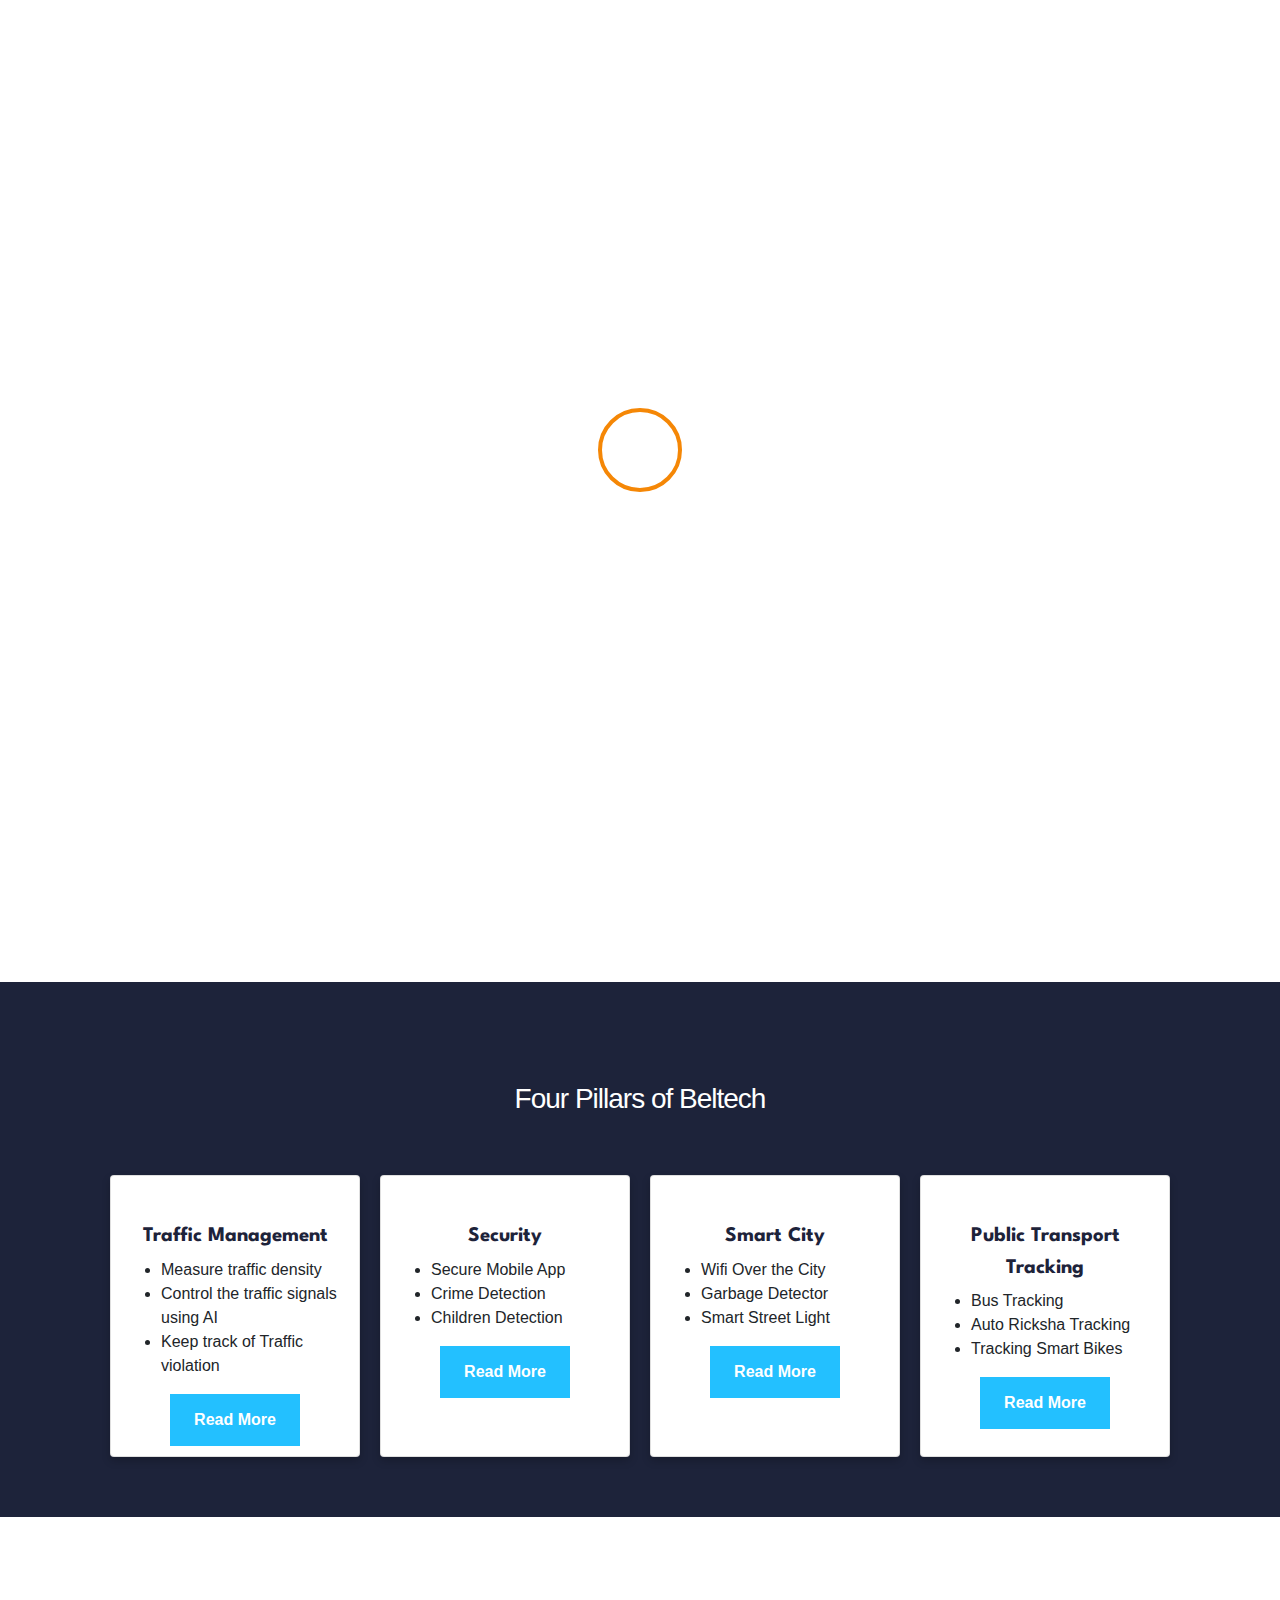
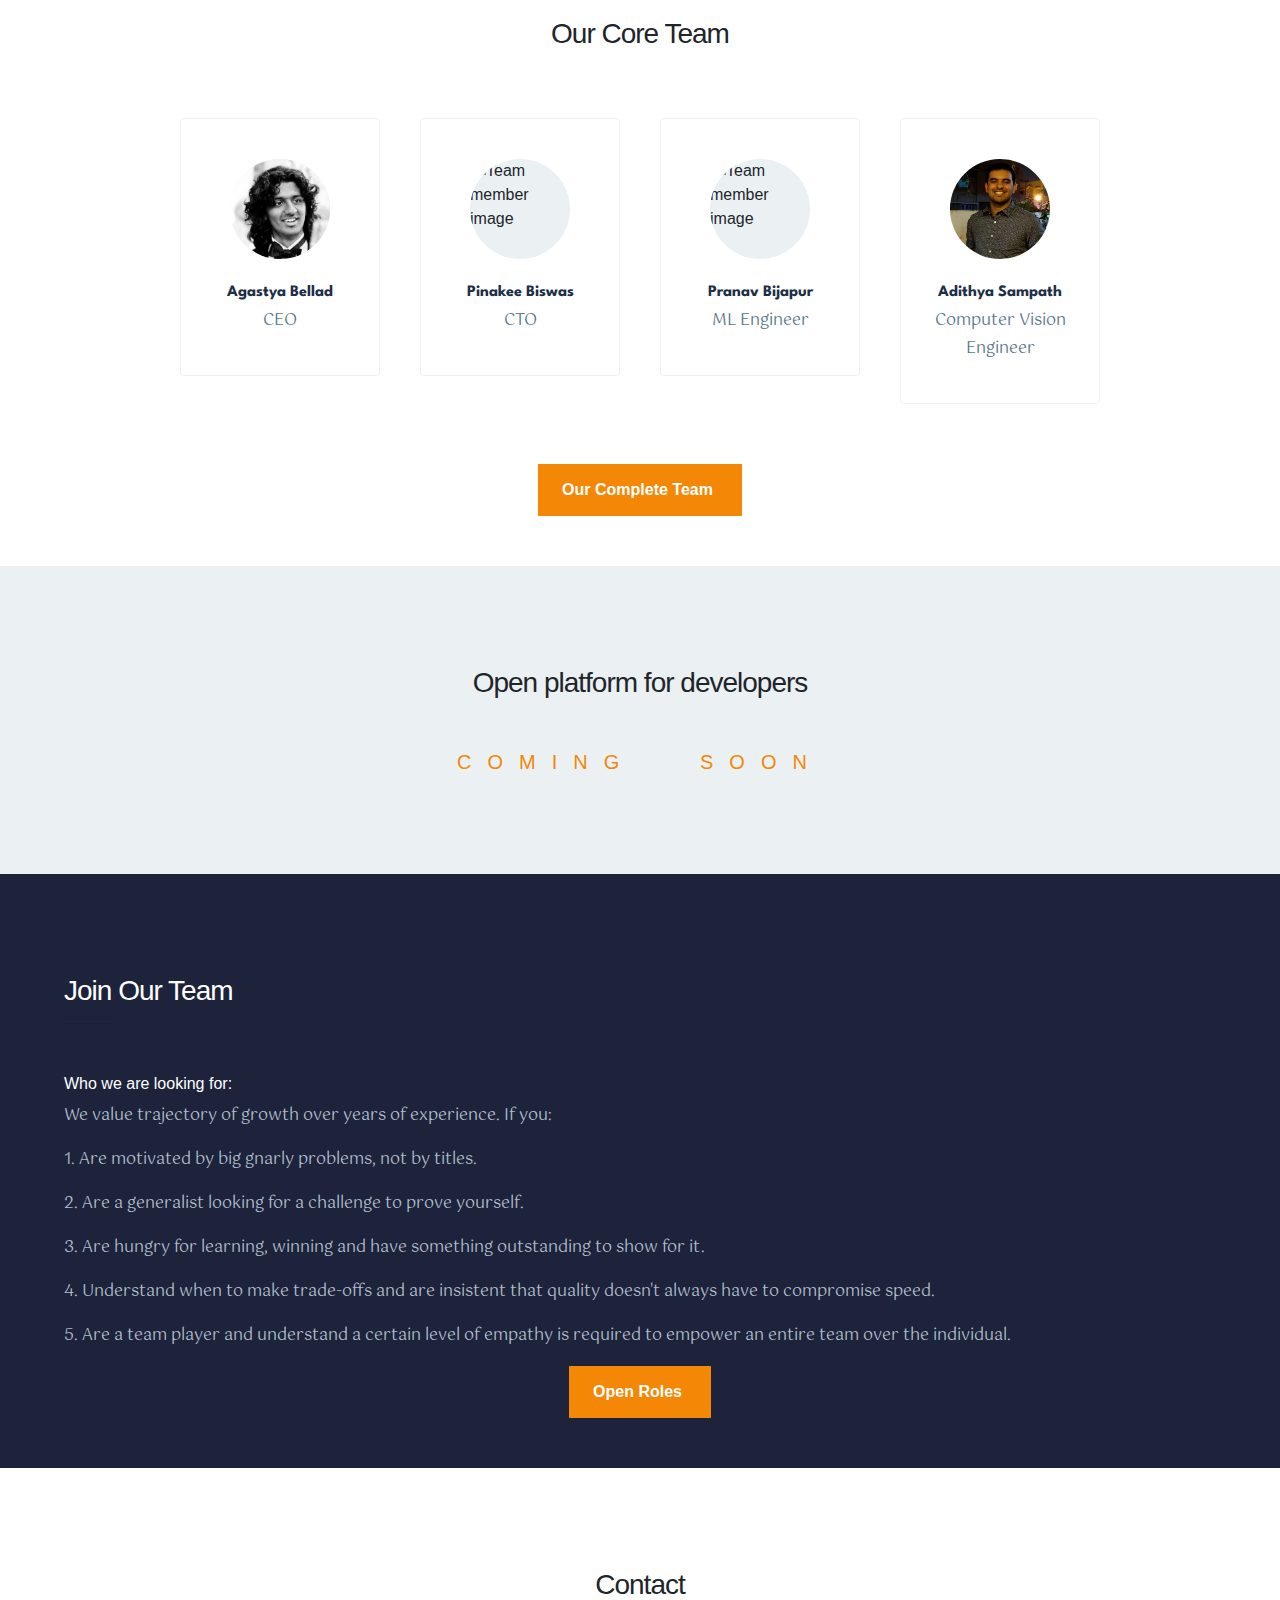
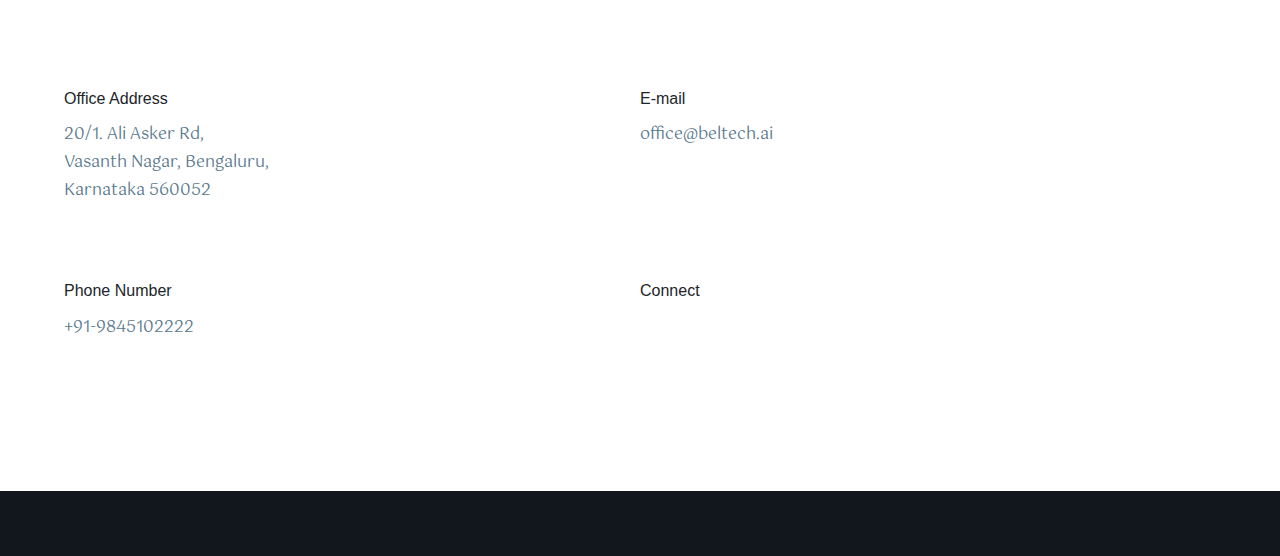
==== index.html @ 728092a4 "29/01/21 commit" ====
<!DOCTYPE html>
<html>

<head>
  <title>Beltech</title>
  <link rel="stylesheet" type="text/css" href="css/style.css" />
  <link href="//maxcdn.bootstrapcdn.com/bootstrap/4.0.0/css/bootstrap.min.css" rel="stylesheet" id="bootstrap-css">
  <link rel="stylesheet" href="https://use.fontawesome.com/releases/v5.1.0/css/all.css"
    integrity="sha384-lKuwvrZot6UHsBSfcMvOkWwlCMgc0TaWr+30HWe3a4ltaBwTZhyTEggF5tJv8tbt" crossorigin="anonymous" />
  <link href="https://fonts.googleapis.com/css2?family=Gotu&family=Spartan:wght@400;500;600;700;800&display=swap"
    rel="stylesheet" />
  <link rel="apple-touch-icon" sizes="180x180" href="./img/apple-touch-icon.png" />
  <link rel="icon" type="image/png" sizes="32x32" href="./img/favicon-32x32.png" />
  <link rel="icon" type="image/png" sizes="16x16" href="./img/favicon-16x16.png" />
  <link rel="manifest" href="./img/site.webmanifest" />
  <meta name="viewport" content="width=device-width, initial-scale=1.0" />
</head>

<body>
  <div class="loader">
    <svg height="100" width="100" viewBox="0 0 100 100" class="trans">
      <circle r="40" cx="50%" cy="50%" fill="none" stroke-width="5" stroke="rgba(0,0,0,0)" class="base"></circle>
      <circle r="40" cx="50%" cy="50%" fill="none" stroke-width="4" class="filler"></circle>
    </svg>
  </div>
  <header aria-label="home"></header>
  <nav></nav>
  <section class="intro add-space-bottom home-bg">
    <div class="content-home">
      <h1 class="light-color center padding-lr2">Building a Smarter India</h1>
      <p class="secondary-color center">
        by integrating public infrastructure with AI and IoT
      </p>
      <div class="button-wrapper">
        <a href="#product"><button>View Our Product</button></a>
        <a href="#careers"><button class="color">
            Join the Team <i class="fas fa-user-friends"></i></button></a>
      </div>
    </div>
  </section>
  <section id="about">
    <div class="content-lg">
      <div class="info-wrapper">
        <div class="content-about">
          <h3>About Us</h3>
          <hr />
          <p>
            Beltech's vision is to make urban and rural infrastructure smarter, in
            order to facilitate faster, easier, and transparent governance. We
            will achieve this using state of the art AI and integrating it with
            the public infrastructure.
          </p>
        </div>
        <div class="content-about">
          <iframe
             src="https://www.youtube.com/embed/tgbNymZ7vqY">
          </iframe>
        </div>
      </div>
    </div>
  </section>
  <section id="product" class="dark dark-color fix-space-bottom fix-space-top">
    <h3 class="center margins-xl">Four Pillars of Beltech</h3>
    <div class="content-lg">
      <div class="info-wrapper">
        <div class="card info-tile">
          <div class="infographic"><span class="iconify" data-icon="fa-solid:traffic-light" data-inline="false"></span>
          </div>
          <div class="title">Traffic Management</div>
          <ul>
            <li>Measure traffic density</li>
            <li>Control the traffic signals using AI</li>
            <li>Keep track of Traffic violation</li>
          </ul>
          <div class="button-wrapper">
            <a href="product1"><button>Read More</button></a>
          </div>
        </div>
        <div class="card info-tile">
          <div class="infographic"><i class="fas fa-user-shield"></i></div>
          <div class="title">Security</div>
          <ul>
            <li>Secure Mobile App</li>
            <li>Crime Detection</li>
            <li>Children Detection</li>
          </ul>
          <div class="button-wrapper">
            <a href="product2"><button>Read More</button></a>
          </div>
        </div>
        <div class="card info-tile">
          <div class="infographic"><span class="iconify" data-icon="emojione-monotone:cityscape"
              data-inline="false"></span></div>
          <div class="title">Smart City</div>
          <ul>
            <li>Wifi Over the City</li>
            <li>Garbage Detector</li>
            <li>Smart Street Light</li>
          </ul>
          <div class="button-wrapper">
            <a href="product3"><button>Read More</button></a>
          </div>
        </div>
        <div class="card info-tile">
          <div class="infographic"><i class="fas fa-bus"></i></div>
          <div class="title">Public Transport Tracking</div>
          <ul>
            <li>Bus Tracking</li>
            <li>Auto Ricksha Tracking</li>
            <li>Tracking Smart Bikes</li>
          </ul>
          <div class="button-wrapper">
            <a href="product4"><button>Read More</button></a>
          </div>
        </div>
      </div>
    </div>
  </section>
  <section id="team" class="fix-space-bottom">
    <h3 class="center">Our Core Team</h3>
    <div class="content-lg">
      <div class="team-wrapper">
        <div class="team-member" aria-label="${index}">
          <div class="photo"><img src="./team/Agastya.png" alt="Team member image" /></div>
          <p class="lg">Agastya Bellad</p>
          <p>CEO</p>
        </div>
        <div class="team-member" aria-label="${index}">
          <div class="photo"><img src="./team/Pinakee.jpeg" alt="Team member image" /></div>
          <p class="lg">Pinakee Biswas</p>
          <p>CTO</p>
        </div>
        <div class="team-member" aria-label="${index}">
          <div class="photo"><img src="./team/Pranav.jpg" alt="Team member image" /></div>
          <p class="lg">Pranav Bijapur</p>
          <p>ML Engineer</p>
        </div>
        <div class="team-member" aria-label="${index}">
          <div class="photo"><img src="./team/Adithya.png" alt="Team member image" /></div>
          <p class="lg">Adithya Sampath</p>
          <p>Computer Vision Engineer</p>
        </div>
      </div>
    </div>
    <div class="button-wrapper">
      <a href="team"><button class="color">
          Our Complete Team <i class="fas fa-user-friends"></i></button></a>
    </div>
  </section>
  <section id="product" class="grey fix-space-bottom fix-space-top">
    <h3 class="center margins-xl">Open platform for developers</h3>
    <h5 class="center margins-xl coming-soon">COMING &nbsp;&nbsp;SOON</h5>
  </section>
  <section id="careers" class="dark dark-color fix-space-bottom">
    <div class="content-lg">
      <h3>Join Our Team</h3>
      <hr class="bottom-margin" />
      <h6>Who we are looking for: </h6>
      <p>We value trajectory of growth over years of experience. If you:</p>
      <p>1. Are motivated by big gnarly problems, not by titles.</p>
      <p>2. Are a generalist looking for a challenge to prove yourself.</p>
      <p>
        3. Are hungry for learning, winning and have something outstanding to
        show for it.
      </p>
      <p>
        4. Understand when to make trade-offs and are insistent that quality
        doesn't always have to compromise speed.
      </p>
      <p>
        5. Are a team player and understand a certain level of empathy is
        required to empower an entire team over the individual.
      </p>
    </div>
    <div class="button-wrapper">
      <a href="careers"><button class="color">
          Open Roles<i class="fas fa-briefcase"></i></button></a>
    </div>
  </section>
  <section id="contact">
    <div class="content-lg">
      <h3 class="center">Contact</h3>
      <div class="contact-wrapper">
        <div class="details">
          <h6>Office Address</h6>
          <p>
            <span>20/1. Ali Asker Rd,</span>
            <span>Vasanth Nagar, Bengaluru,</span>
            <span>Karnataka 560052</span>
          </p>
        </div>
        <div class="details">
          <h6>E-mail</h6>
          <p>office@beltech.ai</p>
        </div>
        <div class="details">
          <h6>Phone Number</h6>
          <p>+91-9845102222</p>
        </div>
        <div class="details">
          <h6>Connect</h6>
          <p class="social-links">
            <a href="https://www.linkedin.com/company/beltechai/" target="_blank"><i class="fab fa-linkedin-in"></i></a>
            <a href="https://angel.co/company/beltech-3" target="_blank"><i class="fab fa-angellist"></i></a>
            <a href="https://www.facebook.com/beltech1/" target="_blank"><i class="fab fa-facebook-f"></i></a>
          </p>
        </div>
      </div>
    </div>
  </section>
  <footer></footer>
  <div class="black-screen close"></div>
  <div class="team-pop-up close"></div>
  <script src="https://code.jquery.com/jquery-3.4.1.min.js"
    integrity="sha256-CSXorXvZcTkaix6Yvo6HppcZGetbYMGWSFlBw8HfCJo=" crossorigin="anonymous"></script>
  <script src="https://code.iconify.design/1/1.0.7/iconify.min.js"></script>
  <script type="text/javascript" src="js/static.js"></script>
  <script type="text/javascript" src="js/main.js"></script>
  <script src="https://cdnjs.cloudflare.com/ajax/libs/jquery-csv/0.71/jquery.csv-0.71.min.js"></script>
  <script type="text/javascript" src="../js/team.js"></script>
</body>

</html>
---- css/style.css ----
/*Mixins and Essentials*/
::-webkit-scrollbar {
  width: 12px;
  height: 5px;
  background: white; }

::-webkit-scrollbar-thumb {
  height: 6px;
  border: 3px solid rgba(0, 0, 0, 0);
  background-clip: padding-box;
  -webkit-border-radius: 7px;
  background-color: rgba(0, 0, 0, 0.3); }

::-webkit-scrollbar-button {
  width: 0;
  height: 0;
  display: none; }

::-webkit-scrollbar-corner {
  background-color: transparent; }

::-moz-selection {
  background: #c4bdb188; }

::selection {
  background: #c4bdb188; }

/*Body*/
.loader {
  position: fixed;
  top: 0;
  left: 0;
  height: 100vh;
  width: 100vw;
  background: #fff;
  z-index: 999; }

@-webkit-keyframes path {
  0% {
    stroke-dasharray: 0, 251;
    stroke-dashoffset: 0; }
  50% {
    stroke-dasharray: 125, 125;
    stroke-dashoffset: -60; }
  100% {
    stroke-dasharray: 0, 255;
    stroke-dashoffset: -250; } }

@keyframes path {
  0% {
    stroke-dasharray: 0, 251;
    stroke-dashoffset: 0; }
  50% {
    stroke-dasharray: 125, 125;
    stroke-dashoffset: -60; }
  100% {
    stroke-dasharray: 0, 255;
    stroke-dashoffset: -250; } }

@-webkit-keyframes rotate {
  0% {
    -webkit-transform: translate(-50%, -50%) rotate(0deg);
    transform: translate(-50%, -50%) rotate(0deg); }
  100% {
    -webkit-transform: translate(-50%, -50%) rotate(360deg);
    transform: translate(-50%, -50%) rotate(360deg); } }

@keyframes rotate {
  0% {
    -webkit-transform: translate(-50%, -50%) rotate(0deg);
    transform: translate(-50%, -50%) rotate(0deg); }
  100% {
    -webkit-transform: translate(-50%, -50%) rotate(360deg);
    transform: translate(-50%, -50%) rotate(360deg); } }

.filler {
  stroke-dasharray: 0, 0;
  stroke-linecap: round;
  stroke-dashoffset: 0;
  -webkit-transition: stroke-dashoffset 1s linear;
  -o-transition: stroke-dashoffset 1s linear;
  transition: stroke-dashoffset 1s linear;
  stroke: #f58706;
  -webkit-animation: path 1s ease infinite;
  animation: path 1s ease infinite; }

.trans {
  position: absolute;
  top: 50%;
  left: 50%;
  -webkit-transform: translate(-50%, -50%) rotate(0deg);
  -ms-transform: translate(-50%, -50%) rotate(0deg);
  transform: translate(-50%, -50%) rotate(0deg);
  -webkit-animation: rotate 4s ease infinite;
  animation: rotate 4s ease infinite; }

body {
  margin: 0px;
  font-family: "Spartan", sans-serif;
  background-color: #fff;
  color: #1d2e47;
  font-size: 100%; }

a {
  color: inherit !important;
  text-decoration: none !important; }
iframe{
  width:100%;
}
/* header.force-white {
  background: #fff !important; } */

header {
  position: fixed;
  top: 0;
  left: 0;
  width: 100%;
  height: 100px;
  background: transparent;
  z-index: 1000;
  -webkit-transition: all 0.5s ease;
  -moz-transition: all 0.5s ease;
  -o-transition: all 0.5s ease;
  transition: all 0.5s ease; }
  header .content-lg {
    display: -webkit-box;
    display: -ms-flexbox;
    display: flex;
    -webkit-box-align: center;
    -ms-flex-align: center;
    align-items: center;
    -webkit-box-pack: justify;
    -ms-flex-pack: justify;
    justify-content: space-between;
    height: 100%; }
  header .logo {
    height: 80%;
    -webkit-transition: all 0.4s ease;
    -moz-transition: all 0.4s ease;
    -o-transition: all 0.4s ease;
    transition: all 0.4s ease; }
    header .logo img {
      position: relative;
      top: 50%;
      -webkit-transform: translate(0%, -50%);
      -ms-transform: translate(0%, -50%);
      transform: translate(0%, -50%);
      height: 50%;
      -webkit-transition: all 0.4s ease;
      -moz-transition: all 0.4s ease;
      -o-transition: all 0.4s ease;
      transition: all 0.4s ease; }
  header .links {
    display: -webkit-box;
    display: -ms-flexbox;
    display: flex;
    -webkit-box-align: center;
    -ms-flex-align: center;
    align-items: center;
    -webkit-box-pack: end;
    -ms-flex-pack: end;
    justify-content: flex-end;
    pointer-events: all; }
    header .links .link {
      position: relative;
      padding: 5px 0px;
      cursor: pointer;
      -webkit-transition: all 0.2s ease;
      -moz-transition: all 0.2s ease;
      -o-transition: all 0.2s ease;
      transition: all 0.2s ease; }
      header .links .link .title {
        position: relative;
        font-weight: 700;
        color: #ffffff;
        font-size: 0.8rem;
        padding: 3px 2px;
        margin: 0px 10px;
        padding-bottom: 4px;
        text-decoration: none;
        z-index: 1000; }
        header .links .link .title .fas {
          margin-left: 2px;
          -webkit-transform: scale(0.9);
          -ms-transform: scale(0.9);
          transform: scale(0.9); }
      header .links .link .title:before {
        content: "";
        position: absolute;
        top: 100%;
        left: 50%;
        height: 2px;
        width: 0%;
        background: #1d2e47;
        z-index: -1;
        -webkit-transform: translate(-50%, -50%);
        -ms-transform: translate(-50%, -50%);
        transform: translate(-50%, -50%);
        -webkit-transition: all 0.2s cubic-bezier(0.43, 0.13, 0.15, 0.99);
        -moz-transition: all 0.2s cubic-bezier(0.43, 0.13, 0.15, 0.99);
        -o-transition: all 0.2s cubic-bezier(0.43, 0.13, 0.15, 0.99);
        transition: all 0.2s cubic-bezier(0.43, 0.13, 0.15, 0.99); }
      header .links .link .menu {
        position: absolute;
        top: 100%;
        left: -2px;
        width: 150px;
        background: #1d2e47;
        padding: 4px 0px;
        border-radius: 2px;
        opacity: 0;
        pointer-events: none;
        -webkit-box-shadow: 0 0 5px rgba(0, 0, 0, 0.05);
        box-shadow: 0 0 5px rgba(0, 0, 0, 0.05);
        -webkit-transition: all 0.2s ease;
        -moz-transition: all 0.2s ease;
        -o-transition: all 0.2s ease;
        transition: all 0.2s ease; }
        header .links .link .menu .menu-item {
          color: rgba(0, 0, 0, 0.75);
          font-size: 0.7rem;
          font-weight: 600;
          padding: 10px;
          padding-bottom: 4px;
          -webkit-transition: all 0.2s ease;
          -moz-transition: all 0.2s ease;
          -o-transition: all 0.2s ease;
          transition: all 0.2s ease; }
        header .links .link .menu .menu-item:hover {
          background: rgba(0, 0, 0, 0.1); }
    header .links .link:hover > .title,
    header .links .link.current > .title,
    header .links .link:hover > a .title,
    header .links .link.current > a .title {
      color: #f58706; }
    header .links .link:hover > .menu {
      opacity: 1;
      pointer-events: all; }
    header .links .link:hover > .title:before,
    header .links .link.current .title:before,
    header .links .link:hover > a .title:before,
    header .links .link.current a .title:before {
      width: 100%;
      background-color: #f58706; }
  header .hamburger {
    display: none;
    position: relative;
    width: 25px;
    height: 100px;
    z-index: 1002;
    cursor: pointer;
    pointer-events: all; }
    header .hamburger .line-1 {
      position: absolute;
      top: calc(50% - 5px);
      left: 50%;
      width: 100%;
      height: 2px;
      -webkit-transform: translate(-50%, 0);
      -ms-transform: translate(-50%, 0);
      transform: translate(-50%, 0);
      background: #ffffff;
      -webkit-transition: all 0.25s cubic-bezier(0.43, 0.13, 0.15, 0.99);
      -moz-transition: all 0.25s cubic-bezier(0.43, 0.13, 0.15, 0.99);
      -o-transition: all 0.25s cubic-bezier(0.43, 0.13, 0.15, 0.99);
      transition: all 0.25s cubic-bezier(0.43, 0.13, 0.15, 0.99); }
    header .hamburger .line-2 {
      position: absolute;
      top: calc(50% + 5px);
      left: 50%;
      width: 100%;
      height: 2px;
      -webkit-transform: translate(-50%, 0);
      -ms-transform: translate(-50%, 0);
      transform: translate(-50%, 0);
      background: #ffffff;
      -webkit-transition: all 0.25s cubic-bezier(0.43, 0.13, 0.15, 0.99);
      -moz-transition: all 0.25s cubic-bezier(0.43, 0.13, 0.15, 0.99);
      -o-transition: all 0.25s cubic-bezier(0.43, 0.13, 0.15, 0.99);
      transition: all 0.25s cubic-bezier(0.43, 0.13, 0.15, 0.99); }
  header .hamburger.close .line-1 {
    -webkit-transform: translate(-50%, 5px) rotate(45deg);
    -ms-transform: translate(-50%, 5px) rotate(45deg);
    transform: translate(-50%, 5px) rotate(45deg); }
  header .hamburger.close .line-2 {
    -webkit-transform: translate(-50%, -5px) rotate(-45deg);
    -ms-transform: translate(-50%, -5px) rotate(-45deg);
    transform: translate(-50%, -5px) rotate(-45deg); }
  header .fill {
    position: absolute;
    top: -100%;
    left: 0;
    width: 100%;
    height: 100%;
    background: white;
    z-index: -1;
    -webkit-transition: all 0.4s cubic-bezier(0.43, 0.13, 0.15, 0.99);
    -moz-transition: all 0.4s cubic-bezier(0.43, 0.13, 0.15, 0.99);
    -o-transition: all 0.4s cubic-bezier(0.43, 0.13, 0.15, 0.99);
    transition: all 0.4s cubic-bezier(0.43, 0.13, 0.15, 0.99); }

header.min {
  height: 70px;
  background: #1d233a;
  -webkit-box-shadow: 0 0 0 0.2rem rgba(23, 37, 58, 0.1);
  box-shadow: 0 0 0 0.2rem rgba(23, 37, 58, 0.1); }
  header.min .logo {
    height: 100%; }

    .row {
      display: flex;
    }

.margins {
  margin: 20px 0px; }

.margins-xl {
  margin: 50px 0px; }

.padding-lr2{
  padding: 0 2rem;
}

.margins-lr5{
  margin: 9% 5%;
}

.height{
  height:220px;
}

nav {
  position: fixed;
  height: 100%;
  width: 100%;
  background: rgba(255, 255, 255, 0.9);
  -webkit-backdrop-filter: blur(10px);
  backdrop-filter: blur(10px);
  display: none;
  opacity: 0;
  z-index: 999;
  pointer-events: all;
  -webkit-transition: all 0.4s cubic-bezier(0.43, 0.13, 0.15, 0.99);
  -moz-transition: all 0.4s cubic-bezier(0.43, 0.13, 0.15, 0.99);
  -o-transition: all 0.4s cubic-bezier(0.43, 0.13, 0.15, 0.99);
  transition: all 0.4s cubic-bezier(0.43, 0.13, 0.15, 0.99); }
  nav .links {
    position: absolute;
    top: 50%;
    left: 50%;
    -webkit-transform: translate(-50%, -50%);
    -ms-transform: translate(-50%, -50%);
    transform: translate(-50%, -50%);
    color: #1d2e47; }
    nav .links .link {
      margin: 10px 0px;
      text-align: center;
      font-family: "Spartan", sans-serif; }
      nav .links .link .title {
        position: relative;
        font-weight: 700;
        font-size: 1.1rem;
        padding: 5px 0px;
        letter-spacing: 2px; }
      nav .links .link .title:before {
        content: "";
        position: absolute;
        top: 100%;
        width: 100%;
        height: 1px;
        left: 50%;
        -webkit-transform: translate(-50%, 0);
        -ms-transform: translate(-50%, 0);
        transform: translate(-50%, 0);
        background: #ebf0f3; }
      nav .links .link .menu-item {
        font-family: "Gotu", sans-serif;
        font-weight: 400;
        margin: 15px 0px;
        letter-spacing: 2px;
        font-size: 1.1rem; }
    nav .links .link.current .title {
      color: #f58706; }

.content-lg {
  width: 90%;
  margin: 0 auto; }

.content-md {
  width: 75%;
  margin: 0 auto; }

.content {
  width: 50%;
  margin: auto; }

  .content-home-lg {
    width: 100%;
    margin: auto; }
  
  .content-home-md {
    width: 75%;
    margin: auto; }
  
  .content-home {
    width: 50%;
    margin-right: auto; }
  
    .content-about-lg {
      width: 90%;
      margin: auto; }
    
    .content-about-md {
      width: 65%;
      margin: auto; }
    
    .content-about {
      width: 50%;
    }

section {
  padding: 100px 0px;
  width: 100%;
  background: #fff; }

section.light-grey {
  background: #f5f9fc; }

section.home-bg {
  background: url("../img/Back.png");
  background-size: cover;
  background-position: center bottom; }

section.intro {
  padding-top: 18% !important;
  padding-bottom: calc(100px + 0px) !important; }

section.add-space-bottom {
  padding-bottom: 16% !important; }

section.fix-space-bottom {
  padding-bottom: 50px; }

section.fix-space-top {
  padding-top: 50px; }

section.min-padding {
  padding: 60px 0px; }

section.color {
  background-color: #f58706 !important; }

section.green {
  background-color: #3a9c78 !important; }
  section.green p {
    color: rgba(255, 255, 255, 0.7) !important; }

section.dark {
  background-color: #12161d; }
  section.dark h1,
  section.dark h2,
  section.dark h3,
  section.dark h4,
  section.dark h5,
  section.dark h6 {
    color: #fff; }
  section.dark p {
    color: #b0bdca; }

section.dark-color {
  background-color: #1d233a; }

section.full-height {
  height: 100vh;
  padding: 0px; }

section.no-padding {
  padding: 0; }

.tablet-section {
  display: none; }

.mobile-section {
  display: none; }

.center {
  text-align: center; }
.light-color{
  color: #fff !important;}
.primary-color{
  color: #1d233a !important; 
}
.secondary-color{
  color:#f58706 !important;
}

hr {
  width: 50px;
  border: 2px solid #f58706;
  margin: 10px 0px; }

hr.bottom-margin {
  margin-bottom: 50px; }

h1 {
  font-size: 3.25rem;
  letter-spacing: -1px;
  line-height: 86px;
  margin: 0px; }

h2 {
  font-size: 3rem;
  letter-spacing: -1px;
  margin: 0px; }

h3 {
  font-size: 2.5rem;
  letter-spacing: -1px;
  margin: 0px; }

h4 {
  font-size: 2rem;
  margin: 0px; }

h5 {
  font-size: 1.6rem;
  margin: 0px; }

h6 {
  font-size: 1.2rem;
  margin: 0px; }

.height3{
  height: 3rem;
}
.height12{
  height: 13rem;
}
.align-right{
  text-align: right !important;
}
.coming-soon{
  letter-spacing: 1rem;
  color: #f58706 !important;
}
.highlight {
  color: #f58706 !important; }

.highlight-primary {
  color: #f58706 !important; }

.button-wrapper {
  display: -webkit-box;
  display: -ms-flexbox;
  display: flex;
  -webkit-box-pack: center;
  -ms-flex-pack: center;
  justify-content: center;
  -ms-flex-wrap: wrap;
  flex-wrap: wrap; }

button {
  position: relative;
  background: #23c0ff;
  padding: 14px 24px;
  margin: 10px;
  cursor: pointer;
  color: #fff;
  outline: none;
  font-weight: 700;
  border: none;
  border-radius: 4px;
  z-index: 10;
  font-family: "Spartan", sans-serif;
  font-size: 0.9rem;
  overflow: hidden;
  -webkit-transition: all 0.25s cubic-bezier(0.43, 0.13, 0.15, 0.99);
  -moz-transition: all 0.25s cubic-bezier(0.43, 0.13, 0.15, 0.99);
  -o-transition: all 0.25s cubic-bezier(0.43, 0.13, 0.15, 0.99);
  transition: all 0.25s cubic-bezier(0.43, 0.13, 0.15, 0.99); }
  button .fas {
    margin-left: 5px;
    -webkit-transition: all 0.25s cubic-bezier(0.43, 0.13, 0.15, 0.99);
    -moz-transition: all 0.25s cubic-bezier(0.43, 0.13, 0.15, 0.99);
    -o-transition: all 0.25s cubic-bezier(0.43, 0.13, 0.15, 0.99);
    transition: all 0.25s cubic-bezier(0.43, 0.13, 0.15, 0.99); }

button.margin-fix {
  margin-left: 0px; }

button.secondary {
  /* background: #ebf0f3; */
  color: #1d2e47; }

button.color {
  background: #f58706; }

button:after {
  content: "";
  position: absolute;
  top: 100%;
  left: 0%;
  height: 100%;
  width: 100%;
  /* background: #fff; */
  opacity: 0.25;
  -webkit-transition: all 0.4s cubic-bezier(0.43, 0.13, 0.15, 0.99);
  -moz-transition: all 0.4s cubic-bezier(0.43, 0.13, 0.15, 0.99);
  -o-transition: all 0.4s cubic-bezier(0.43, 0.13, 0.15, 0.99);
  transition: all 0.4s cubic-bezier(0.43, 0.13, 0.15, 0.99); }

button:hover:after {
  top: 0; }


  .card {
    /* Add shadows to create the "card" effect */
    box-shadow: 0 4px 8px 0 rgba(0,0,0,0.2);
    transition: 0.3s;
    background: #1d0c5f3b;
  }
  /* On mouse-over, add a deeper shadow */
  .card:hover {
    box-shadow: 
  0 8px 16px 0 rgba(0,0,0,0.2);
  }

p {
  font-family: "Gotu", sans-serif;
  color: #58788c;
  line-height: 1.75rem;
  font-size: 1rem; }
  p a {
    border-bottom: 1px solid rgba(0, 0, 0, 0.25);
    -webkit-transition: all 0.2s ease;
    -moz-transition: all 0.2s ease;
    -o-transition: all 0.2s ease;
    transition: all 0.2s ease; }
  p a:hover {
    cursor: pointer;
    border-bottom: 1px solid rgba(0, 0, 0, 0.5); }

.career p.sm {
  font-size: 0.75rem !important;
  margin: 10px 0px;
  font-family: "Spartan", sans-serif; }

.career p {
  margin: 5px 0px !important; }
  .career p b {
    color: #1d2e47;
    text-transform: uppercase;
    letter-spacing: 2px;
    font-size: 0.75em; }

.split-wrapper {
  width: 100%;
  display: -ms-grid;
  display: grid;
  -ms-grid-columns: 50% 50%;
  grid-template-columns: 50% 50%;
  -webkit-box-align: center;
  -ms-flex-align: center;
  align-items: center; }
  .split-wrapper .split {
    height: 100%;
    width: 100%; }
    .split-wrapper .split .content,
    .split-wrapper .split .content-home,
    .split-wrapper .split .content-about
    {
      padding: 100px 0px; }

.split-wrapper.s-40-60 {
  -ms-grid-columns: 40% 60%;
  grid-template-columns: 40% 60%; }

.vision-image,
.journey-image {
  background: #ebf0f3;
  height: 100%;
  width: 100%; }

.vision-image {
  background: url("../img/Smart City.jpg");
  background-size: cover; }

.vision-split .split {
  background-color: #ebf0f3; }

footer {
  padding: 50px 0px;
  padding-bottom: 15px;
  background: #12161d; }
  footer p.sm {
    color: #b0bdca;
    font-size: 10px;
    width: 100%;
    font-weight: 400;
    text-align: center; }
    footer p.sm a {
      border-bottom: 1px solid rgba(255, 255, 255, 0.25); }
    footer p.sm a:hover {
      border-bottom: 1px solid rgba(255, 255, 255, 0.5); }
  footer .footer-wrapper {
    width: 100%;
    display: -ms-grid;
    display: grid;
    -ms-grid-columns: 30% 70%;
    grid-template-columns: 30% 70%; }
  footer .socials {
    display: none; }
  footer .logo {
    height: 50px; }
    footer .logo img {
      height: 100%; }
  footer .quick-links {
    width: 100%;
    display: -webkit-box;
    display: -ms-flexbox;
    display: flex;
    -webkit-box-align: start;
    -ms-flex-align: start;
    align-items: flex-start;
    -webkit-box-pack: end;
    -ms-flex-pack: end;
    justify-content: flex-end;
    -ms-flex-wrap: wrap;
    flex-wrap: wrap;
    padding-bottom: 40px; }
    footer .quick-links .col {
      width: 150px;
      margin: 10px; }
      footer .quick-links .col .title {
        font-size: 0.8rem;
        font-weight: 700;
        font-family: "Spartan", sans-serif;
        color: #fff;
        margin-bottom: 10px; }
      footer .quick-links .col a {
        font-family: "Spartan", sans-serif;
        margin: 10px 0px;
        font-weight: 400;
        font-size: 0.75rem;
        display: block;
        color: #b0bdca !important;
        cursor: pointer;
        -webkit-transition: all 0.25s ease;
        -moz-transition: all 0.25s ease;
        -o-transition: all 0.25s ease;
        transition: all 0.25s ease; }
      footer .quick-links .col a:hover {
        color: #fff !important; }

.info-wrapper {
  width: 100%;
  display: -webkit-box;
  display: -ms-flexbox;
  display: flex;
  -webkit-box-pack: center;
  -ms-flex-pack: center;
  justify-content: center;
  -ms-flex-wrap: wrap;
  flex-wrap: wrap; }
  .info-wrapper .info-tile {
    width: 250px;
    padding: 10px;
    margin: 10px; }
    .info-wrapper .info-tile .infographic {
      font-size: 3.25rem;
      color: #f58706;
      text-align: center;
      margin: 15px 0px; }
    .info-wrapper .info-tile .infographic.primary {
      color: #f58706; }
    .info-wrapper .info-tile .title {
      font-size: 1.3rem;
      font-family: "Spartan", sans-serif;
      font-weight: 700 !important;
      text-align: center;
      margin: 5px 0px; }
      .info-wrapper .info-tile .title b {
        font-size: 1.5rem;
        color: #f58706; }
    .info-wrapper .info-tile p {
      font-size: 1rem;
      text-align: center; }

section.grey {
  background: #ebf0f3; }

section.dark .info-wrapper .info-tile .title {
  color: #1d233a; 
}

/* PRODUCTS */
.intro.products {
  padding-top: 100px !important;
  padding-bottom: 50px !important; }

.product-text {
  position: relative; }
  .product-text .content-lg,
  .product-text .content-home-lg,
  .product-text .content-about-lg {
    position: relative;
    top: 50%;
    -webkit-transform: translate(0, -50%);
    -ms-transform: translate(0, -50%);
    transform: translate(0, -50%);
    width: 80%; }

.traffic-lights {
  height: auto;
  position: relative;
  overflow: hidden;
  min-height: 42.5vw; }
  .traffic-lights img {
    position: absolute;
    max-width: 100%;
    max-height: calc(100vh - 100px);
    right: 0;
    top: 50%;
    -webkit-transform: translate(0, -50%);
    -ms-transform: translate(0, -50%);
    transform: translate(0, -50%); }

img.full-width {
  width: 100%; }

.features-wrapper {
  display: -webkit-box;
  display: -ms-flexbox;
  display: flex;
  -webkit-box-align: center;
  -ms-flex-align: center;
  align-items: center;
  -webkit-box-orient: horizontal;
  -webkit-box-direction: normal;
  -ms-flex-direction: row;
  flex-direction: row;
  padding: 10px 0px; }
  .features-wrapper .circle-image {
    position: relative;
    width: 200px;
    height: 200px;
    border-radius: 100%;
    background: #ebf0f3;
    margin: 25px; }
    .features-wrapper .circle-image img {
      width: 100%;
      position: absolute;
      top: 0;
      left: 0; }
  .features-wrapper .feature {
    width: calc(100% - 280px);
    margin: 15px; }

.features-wrapper:nth-child(odd) {
  -webkit-box-orient: horizontal;
  -webkit-box-direction: reverse;
  -ms-flex-direction: row-reverse;
  flex-direction: row-reverse; }

/*CAREERS*/
input.search-box {
  width: calc(100% - 30px);
  padding: 15px;
  margin: 5px 0px;
  border: 1px solid #ebf0f3;
  border-radius: 4px;
  font-family: "Gotu", sans-serif;
  outline: none;
  color: #58788c;
  -webkit-appearance: none; }

input.search-box:focus {
  border: 1px solid #f58706; }

.careers-wrapper .career {
  width: 100%;
  padding: 20px 0px;
  border-bottom: 1px solid #ebf0f3; }
  .careers-wrapper .career p {
    font-size: 0.9rem;
    line-height: 1.75;
    padding: 0;
    margin: 2px 0px; }
  .careers-wrapper .career button {
    font-size: 0.8rem; }

.careers-wrapper .career:last-of-type {
  border: none; }

/*TEAM*/
.team-wrapper {
  display: -webkit-box;
  display: -ms-flexbox;
  display: flex;
  -ms-flex-wrap: wrap;
  flex-wrap: wrap;
  -webkit-box-pack: center;
  -ms-flex-pack: center;
  justify-content: center;
  -webkit-box-align: start;
  -ms-flex-align: start;
  align-items: flex-start;
  padding: 40px 0px; }
  .team-wrapper .team-member {
    width: calc(240px - 40px);
    padding: 20px;
    padding-bottom: 40px;
    border: 1px solid #ebf0f3;
    border-radius: 4px;
    margin: 20px;
    cursor: pointer; }
    .team-wrapper .team-member .photo {
      position: relative;
      width: 100px;
      height: 100px;
      background: #ebf0f3;
      border-radius: 100%;
      margin: 20px auto;
      overflow: hidden; }
      .team-wrapper .team-member .photo img {
        position: absolute;
        height: 100%;
        width: 100%;
        top: 0;
        left: 0; }
    .team-wrapper .team-member p {
      text-align: center;
      padding: 0;
      margin: 0; }
    .team-wrapper .team-member p.lg {
      font-size: 1rem;
      font-weight: 700;
      font-family: "Spartan", sans-serif;
      color: #1d2e47; }

/*CONTACT*/
.contact-wrapper {
  display: -webkit-box;
  display: -ms-flexbox;
  display: flex;
  -webkit-box-align: start;
  -ms-flex-align: start;
  align-items: flex-start;
  -ms-flex-wrap: wrap;
  flex-wrap: wrap;
  padding-top: 50px; }
  .contact-wrapper .details {
    width: 50%;
    padding: 30px 0px; }
    .contact-wrapper .details h6 {
      padding-bottom: 5px; }

p span {
  display: block; }

p.social-links a {
  border: none;
  padding: 5px;
  margin: 10px;
  font-size: 1.5rem;
  color: #1d2e47 !important;
  -webkit-transition: all 0.25s ease;
  -moz-transition: all 0.25s ease;
  -o-transition: all 0.25s ease;
  transition: all 0.25s ease; }

p.social-links a:hover {
  color: #f58706 !important; }

.googleform {
  width: 100%;
  min-height: 1500px; }

.black-screen {
  position: fixed;
  top: 0;
  left: 0;
  width: 100vw;
  height: 100vh;
  background: rgba(0, 0, 0, 0.25);
  z-index: 100000; }

.team-pop-up {
  position: fixed;
  top: 10vh;
  left: 10vw;
  width: calc(80vw - 20px);
  height: calc(80vh - 20px);
  padding: 10px;
  background: #fff;
  border-radius: 5px;
  -webkit-box-shadow: 0 0 25px rgba(0, 0, 0, 0.1);
  box-shadow: 0 0 25px rgba(0, 0, 0, 0.1);
  overflow: auto;
  z-index: 1000001;
  opacity: 1;
  -webkit-transition: all 0.2s ease;
  -moz-transition: all 0.2s ease;
  -o-transition: all 0.2s ease;
  transition: all 0.2s ease; }
  .team-pop-up .close-button {
    position: absolute;
    right: 20px;
    top: 20px;
    font-size: 1.4rem;
    color: #b0bdca;
    cursor: pointer;
    -webkit-transition: all 0.25s ease;
    -moz-transition: all 0.25s ease;
    -o-transition: all 0.25s ease;
    transition: all 0.25s ease; }
  .team-pop-up .close-button:hover {
    color: #58788c; }
  .team-pop-up .content-lg,
  .team-pop-up .content-home-lg,
  .team-pop-up .content-about-lg {
    margin-top: 30px; }
  .team-pop-up .data-wrapper {
    display: -webkit-box;
    display: -ms-flexbox;
    display: flex;
    -ms-flex-wrap: wrap;
    flex-wrap: wrap;
    -webkit-box-align: center;
    -ms-flex-align: center;
    align-items: center; }
    .team-pop-up .data-wrapper .photo {
      position: relative;
      width: 120px;
      height: 120px;
      overflow: hidden;
      border-radius: 100%; }
      .team-pop-up .data-wrapper .photo img {
        position: absolute;
        top: 50%;
        left: 50%;
        -webkit-transform: translate(-50%, -50%);
        -ms-transform: translate(-50%, -50%);
        transform: translate(-50%, -50%);
        height: 100%;
        width: 100%; }
    .team-pop-up .data-wrapper .data {
      width: calc(100% - 160px);
      padding: 20px; }
      .team-pop-up .data-wrapper .data p {
        line-height: 1.25; }
        .team-pop-up .data-wrapper .data p b {
          font-size: 1.2rem; }
        .team-pop-up .data-wrapper .data p a {
          font-size: 0.9rem; }

.black-screen.close {
  display: none; }

.team-pop-up.close {
  opacity: 0;
  -webkit-transform: scale(0);
  -ms-transform: scale(0);
  transform: scale(0); }

@media only screen and (max-width: 1000px) {
  .content, .content-home {
    width: 50%; }
  .content-md, .content-home-md{
    width: 100%; }
  .content, .content-about {
      width: 50%; }
  .content-md, .content-about-md{
      width: 90%; }
  button {
    font-size: 0.7rem; }
  .tablet-section {
    display: block; }
  section {
    padding: 70px 0px; }
  section.intro {
    padding-top: 18% !important; }
  section.add-space-bottom {
    padding-bottom: 16%  !important; }
  section.fix-space-bottom {
    padding-bottom: 35px; }
  section.fix-space-top {
    padding-top: 35px; }
  h1 {
    font-size: 3rem !important; }
  h2 {
    font-size: 2.5rem !important; }
  h3 {
    font-size: 2.25rem !important; }
  h4 {
    font-size: 2rem !important; }
  h5 {
    font-size: 1.4rem !important; }
  h6 {
    font-size: 1.1rem !important; }
  .vision-image,
  .journey-image {
    min-height: 300px; }
  .split-wrapper .split .content,
  .split-wrapper .split .content-home,
  .split-wrapper .split .content-about
   {
    padding: 75px 0px; }
  .split-wrapper,
  .split-wrapper.s-40-60 {
    display: block; }
    .split-wrapper .split,
    .split-wrapper.s-40-60 .split {
      width: 100% !important;
      padding: 0px !important; }
  .journey-split,
  .vision-split {
    display: -webkit-box;
    display: -ms-flexbox;
    display: flex;
    -ms-flex-wrap: wrap;
    flex-wrap: wrap; }
  .vision-split {
    -ms-flex-wrap: wrap-reverse;
    flex-wrap: wrap-reverse; }
  footer .footer-wrapper {
    width: 100%;
    display: block; }
  footer .logo {
    display: none; }
  footer .quick-links {
    -webkit-box-pack: center;
    -ms-flex-pack: center;
    justify-content: center; }
  .intro.products {
    padding-top: 170px !important;
    padding-bottom: 70px !important; }
  .product-text .content-lg,
  .product-text .content-home-lg,
  .product-text .content-about-lg
  {
    position: relative;
    top: 0%;
    -webkit-transform: translate(0, 0%);
    -ms-transform: translate(0, 0%);
    transform: translate(0, 0%);
    width: 90%; }
  .traffic-lights {
    display: none; }
  .features-wrapper .circle-image {
    width: 150px;
    height: 150px;
    border-radius: 100%;
    background: #ebf0f3;
    margin: 25px; }
  .features-wrapper .feature {
    width: calc(100% - 230px);
    margin: 15px; } }

@media only screen and (max-width: 600px) {
  .content,
  .content-home,
  .content-about {
    width: 100%; }
  button {
    margin: 5px; }
  header .links {
    display: none; }
  header .hamburger {
    display: block; }
  section {
    padding: 50px 0px; }
  section.intro {
    padding-top: 18% !important; }
  section.add-space-bottom {
    padding-bottom: 16% !important; }
  section.fix-space-bottom {
    padding-bottom: 25px; }
  section.fix-space-top {
    padding-top: 25px; }
  h1 {
    font-size: 2.5rem !important; }
  h2 {
    font-size: 2.2rem !important; }
  h3 {
    font-size: 2rem !important; }
  h4 {
    font-size: 1.75rem !important; }
  h5 {
    font-size: 1.25rem !important; }
  h6 {
    font-size: 1rem !important; }
  .mobile-section {
    display: block; }
  .split-wrapper .split .content,
  .split-wrapper .split .content-home,
  .split-wrapper .split .content-about
   {
    padding: 50px 0px; }
  footer {
    padding-top: 30px; }
    footer .footer-wrapper {
      display: block; }
    footer .quick-links {
      display: none; }
    footer .socials {
      width: 100%;
      display: -webkit-box;
      display: -ms-flexbox;
      display: flex;
      -webkit-box-pack: center;
      -ms-flex-pack: center;
      justify-content: center;
      color: #fff; }
      footer .socials a {
        font-size: 1.2rem;
        margin: 20px; }
    footer p.sm {
      margin-top: 20px;
      font-size: 10px !important;
      width: 100%;
      line-height: 1.25;
      font-weight: 400;
      text-align: center; }
  .features-wrapper {
    display: block; }
    .features-wrapper .circle-image {
      position: relative;
      width: 150px;
      height: 150px;
      border-radius: 100%;
      background: #ebf0f3;
      margin: 25px auto; }
    .features-wrapper .feature {
      width: 100%;
      margin: 15px 0px;
      text-align: center; }
      .features-wrapper .feature p {
        text-align: justify; }
  .contact-wrapper {
    padding-top: 30px; }
    .contact-wrapper .details {
      width: 100%;
      padding: 15px 0px; }
  .googleform {
    width: 100%;
    min-height: 1600px; }
  .team-pop-up .data-wrapper {
    -webkit-box-pack: center;
    -ms-flex-pack: center;
    justify-content: center; }
    .team-pop-up .data-wrapper .data {
      width: calc(100%);
      padding: 0;
      margin: 20px 0px; }
      .team-pop-up .data-wrapper .data h5 {
        text-align: center; }
      .team-pop-up .data-wrapper .data p {
        line-height: 1;
        text-align: center; } }
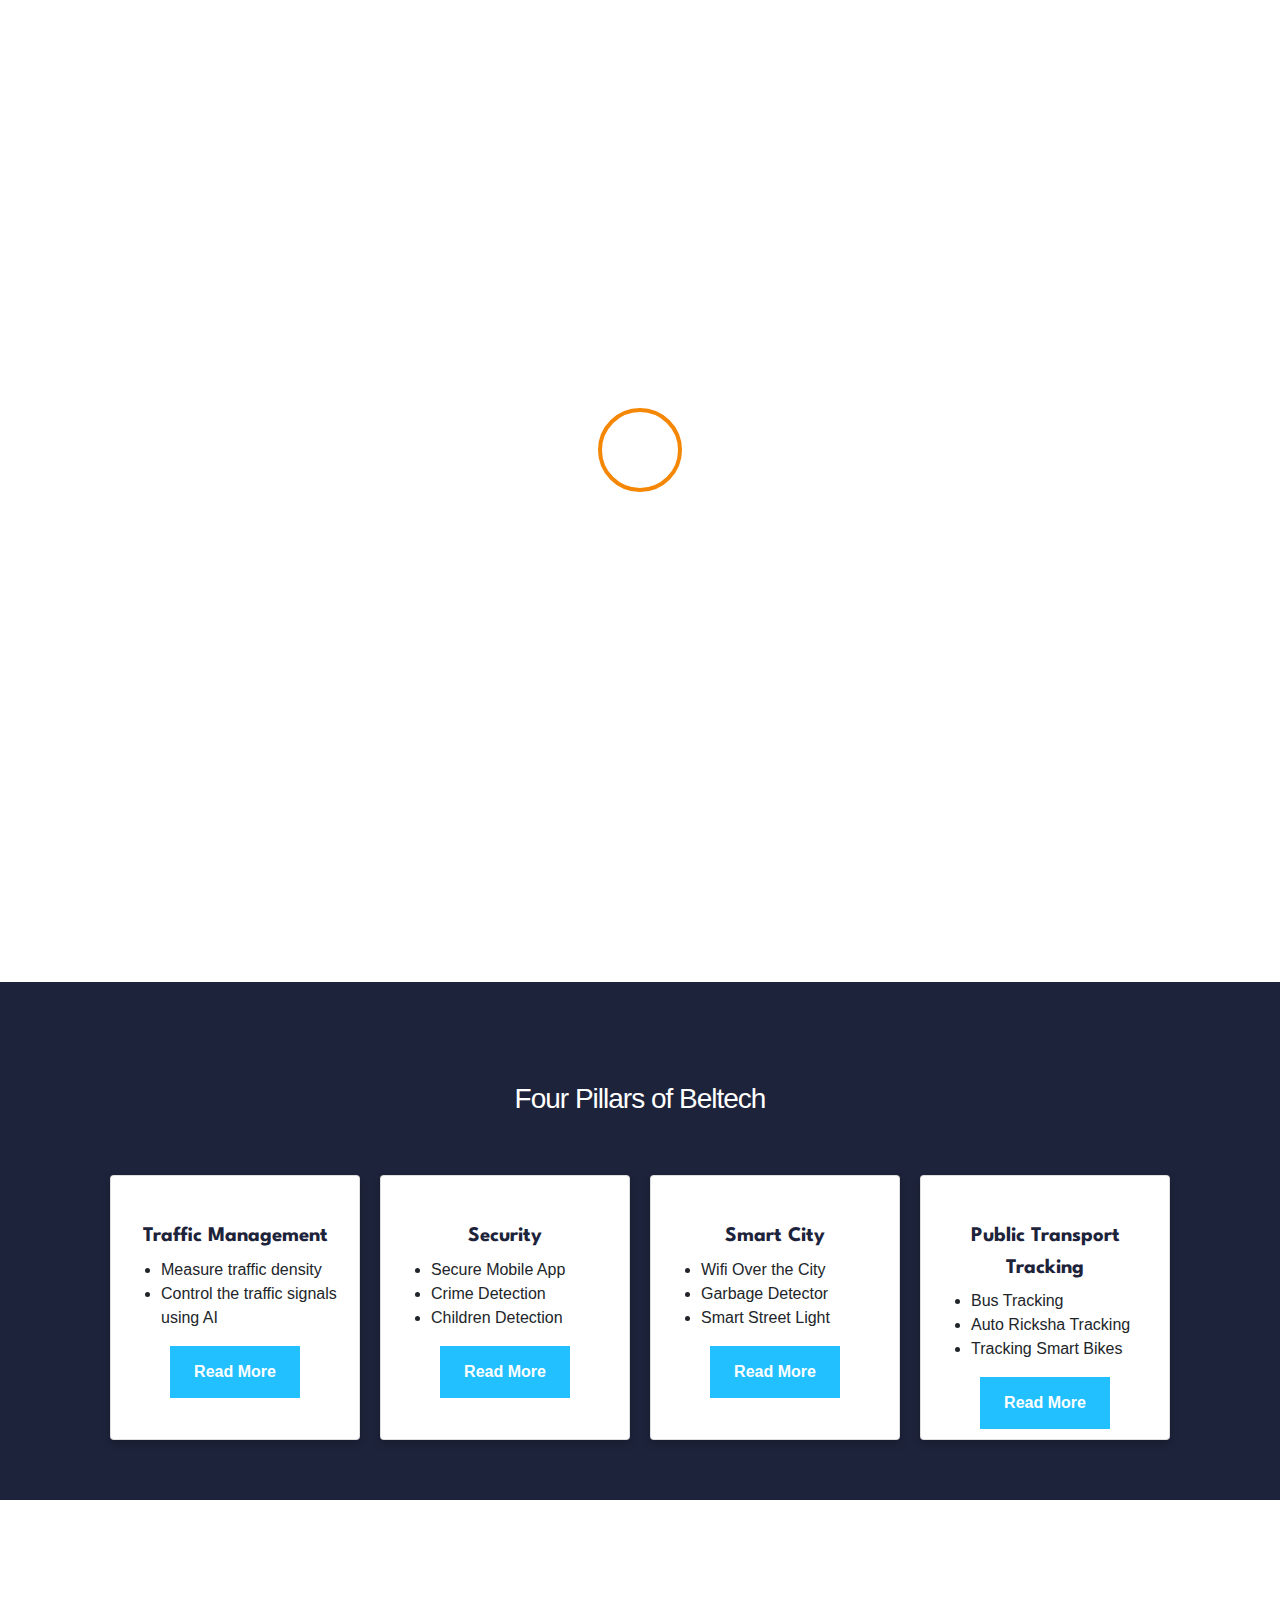
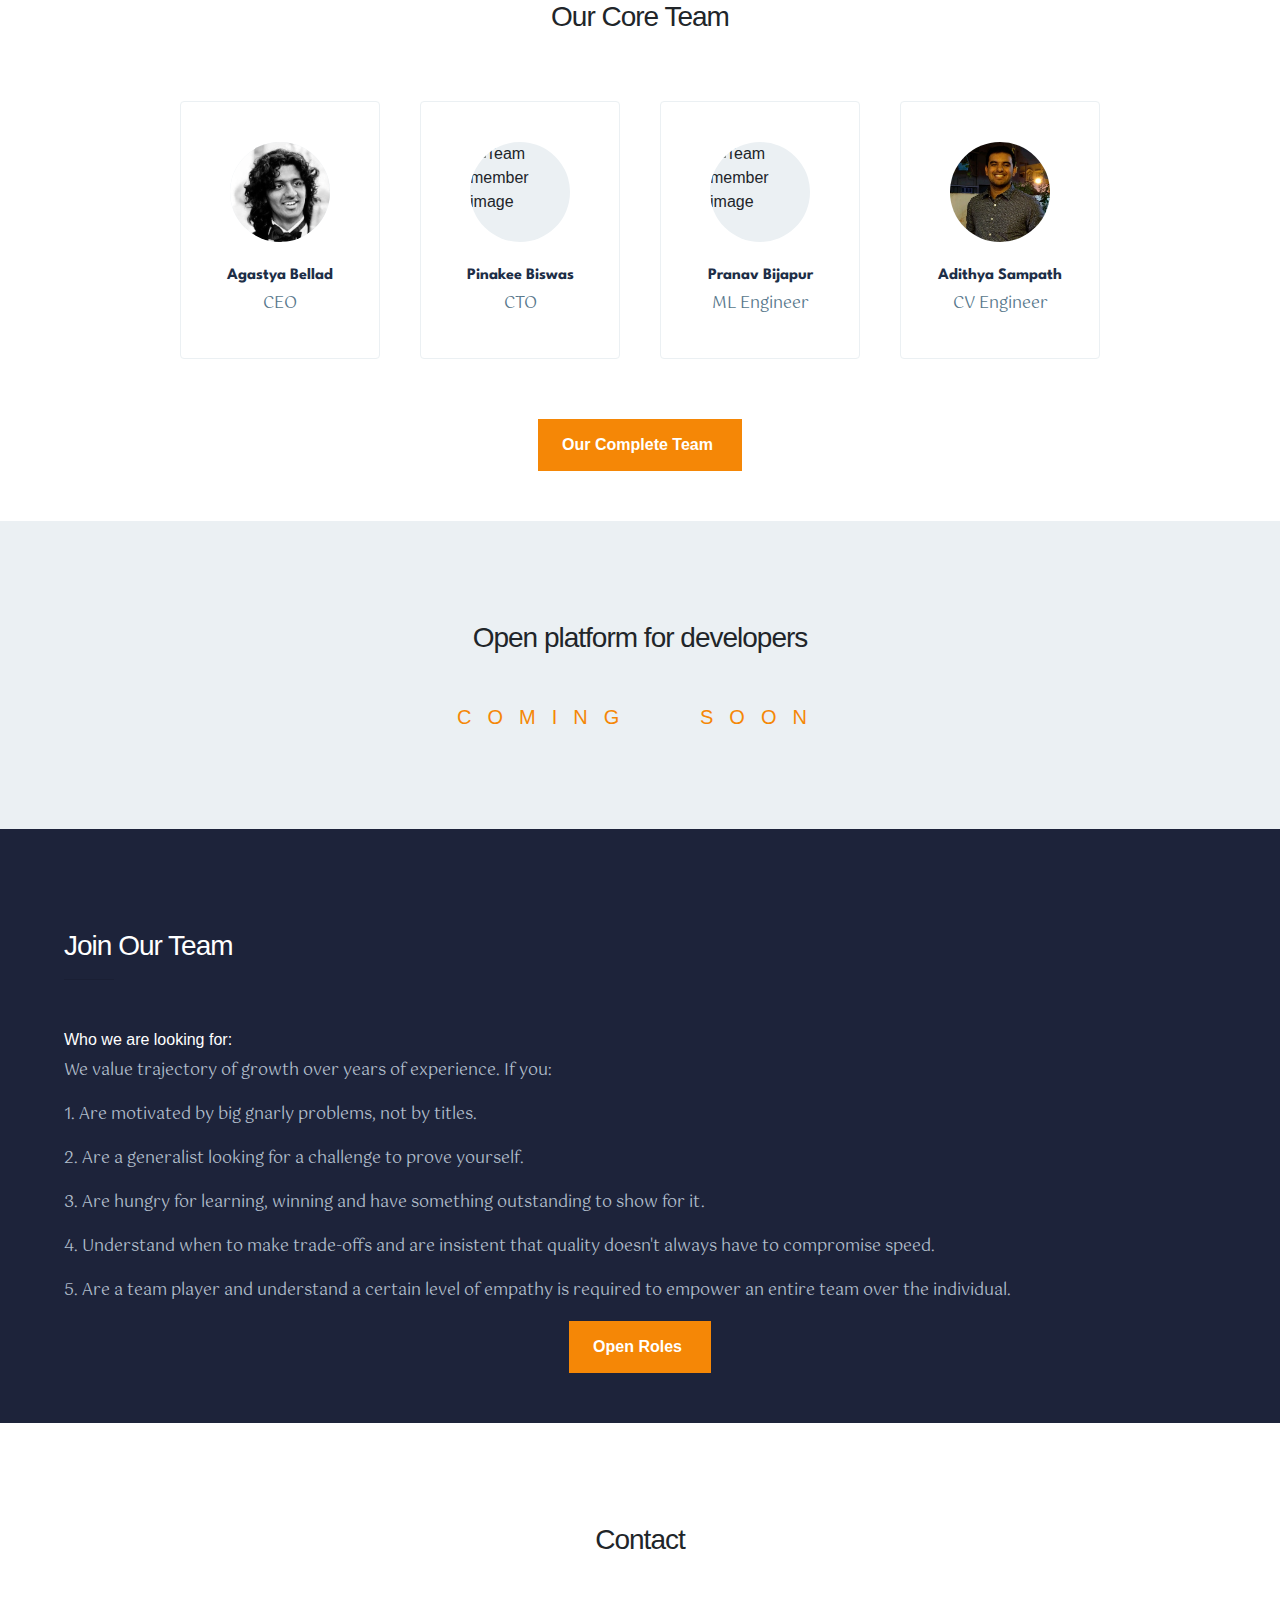
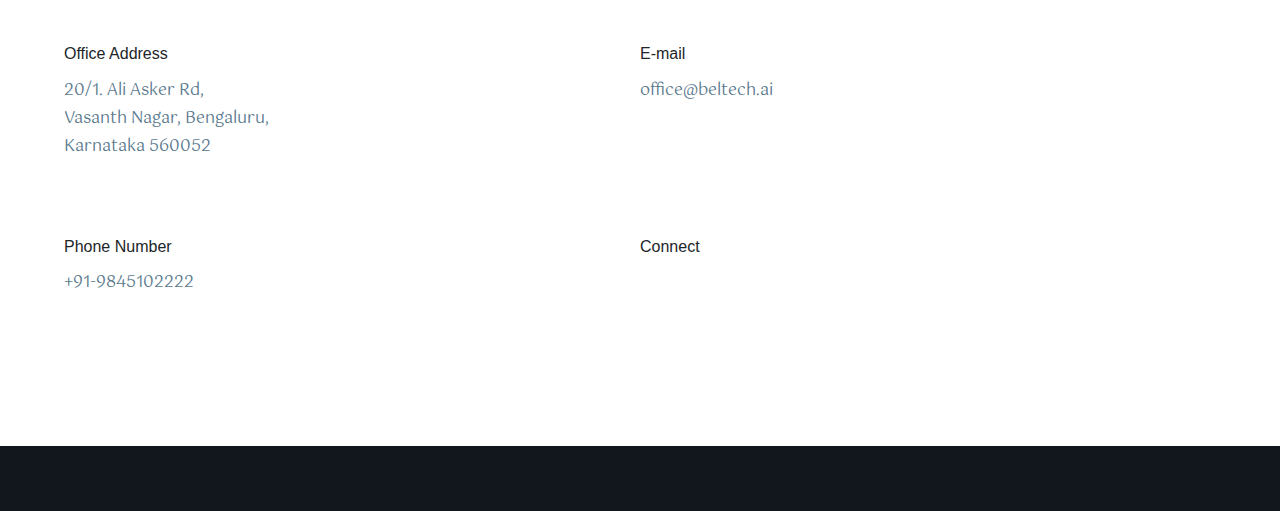
==== commit f8adc0d1: "29/01/21 commit" ====
--- a/index.html
+++ b/index.html
@@ -70,7 +70,6 @@
           <ul>
             <li>Measure traffic density</li>
             <li>Control the traffic signals using AI</li>
-            <li>Keep track of Traffic violation</li>
           </ul>
           <div class="button-wrapper">
             <a href="product1"><button>Read More</button></a>
@@ -138,7 +137,7 @@
         <div class="team-member" aria-label="${index}">
           <div class="photo"><img src="./team/Adithya.png" alt="Team member image" /></div>
           <p class="lg">Adithya Sampath</p>
-          <p>Computer Vision Engineer</p>
+          <p>CV Engineer</p>
         </div>
       </div>
     </div>
--- a/css/style.css
+++ b/css/style.css
@@ -2,7 +2,7 @@
 ::-webkit-scrollbar {
   width: 12px;
   height: 5px;
-  background: white; }
+  background: transparent; }
 
 ::-webkit-scrollbar-thumb {
   height: 6px;
@@ -790,7 +790,7 @@
   background: #ebf0f3; }
 
 section.dark .info-wrapper .info-tile .title {
-  color: #1d233a; 
+  color: #1d233a !important; 
 }
 
 /* PRODUCTS */
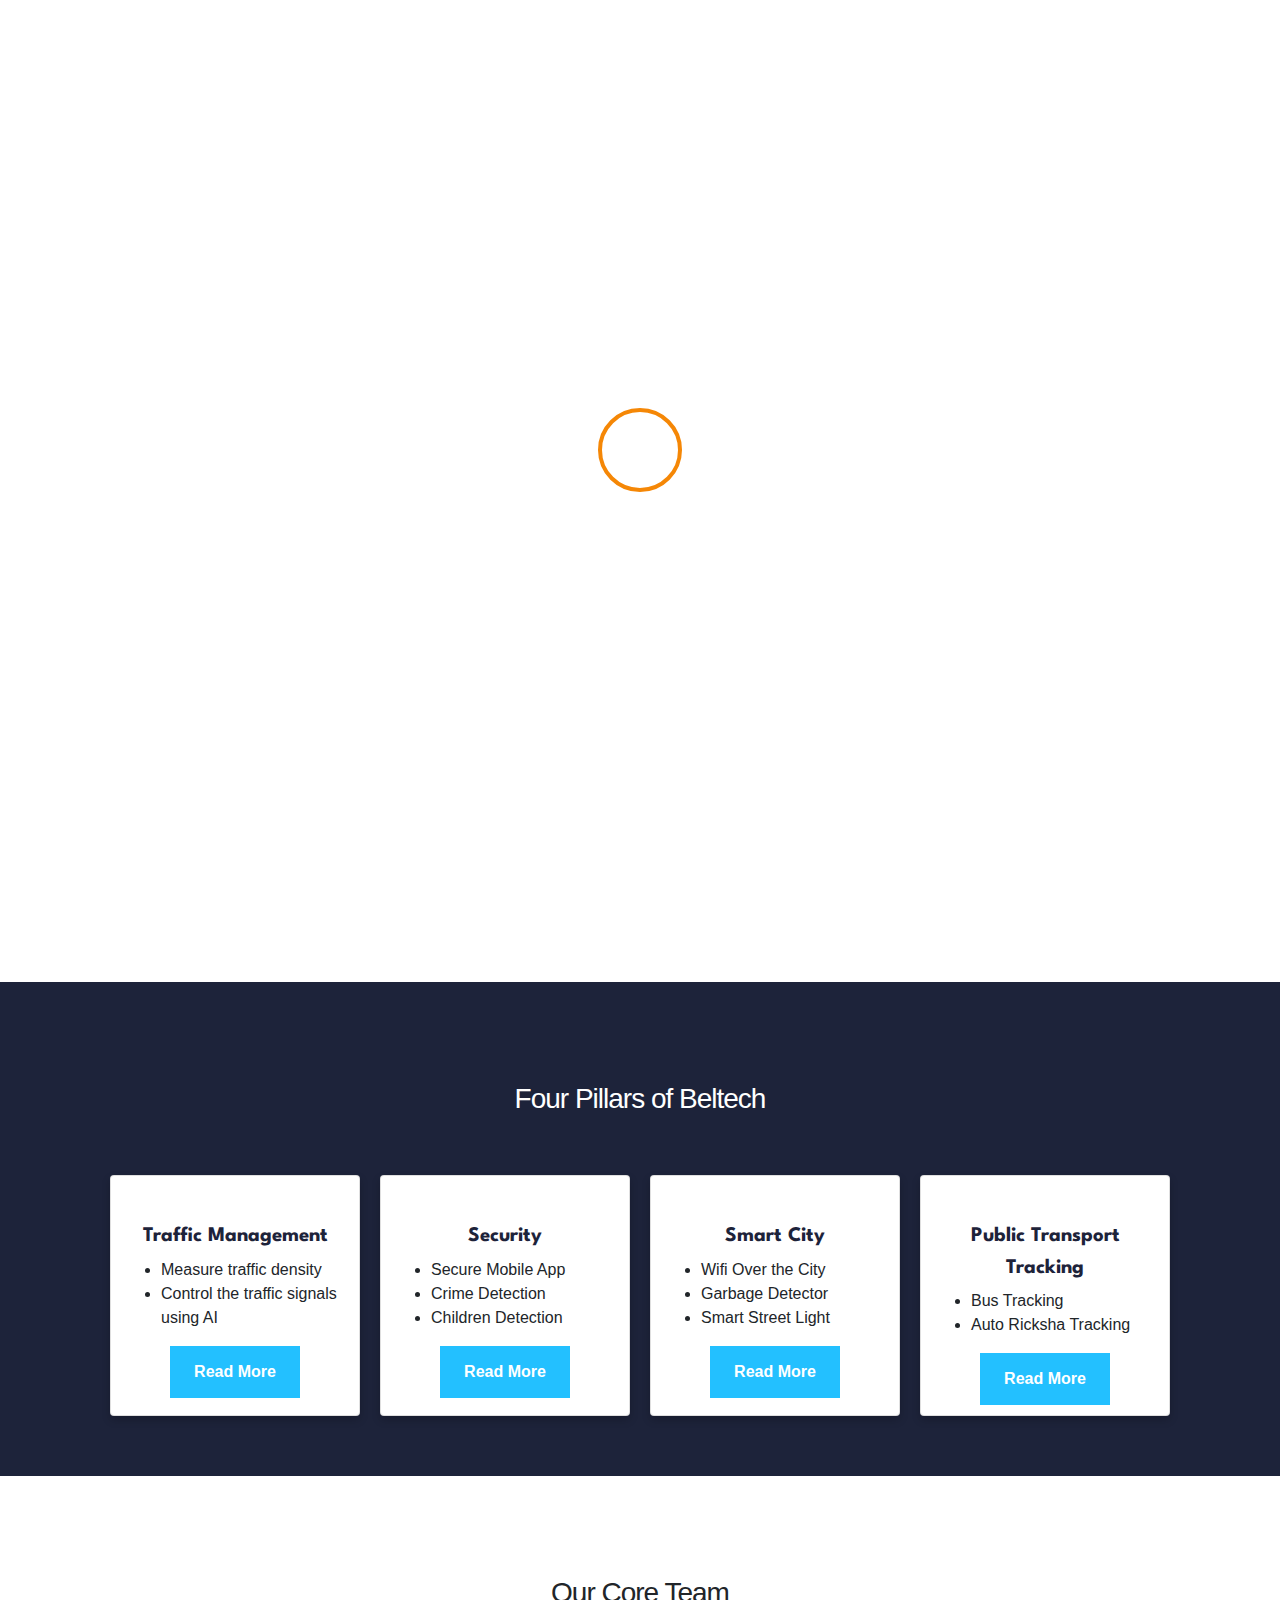
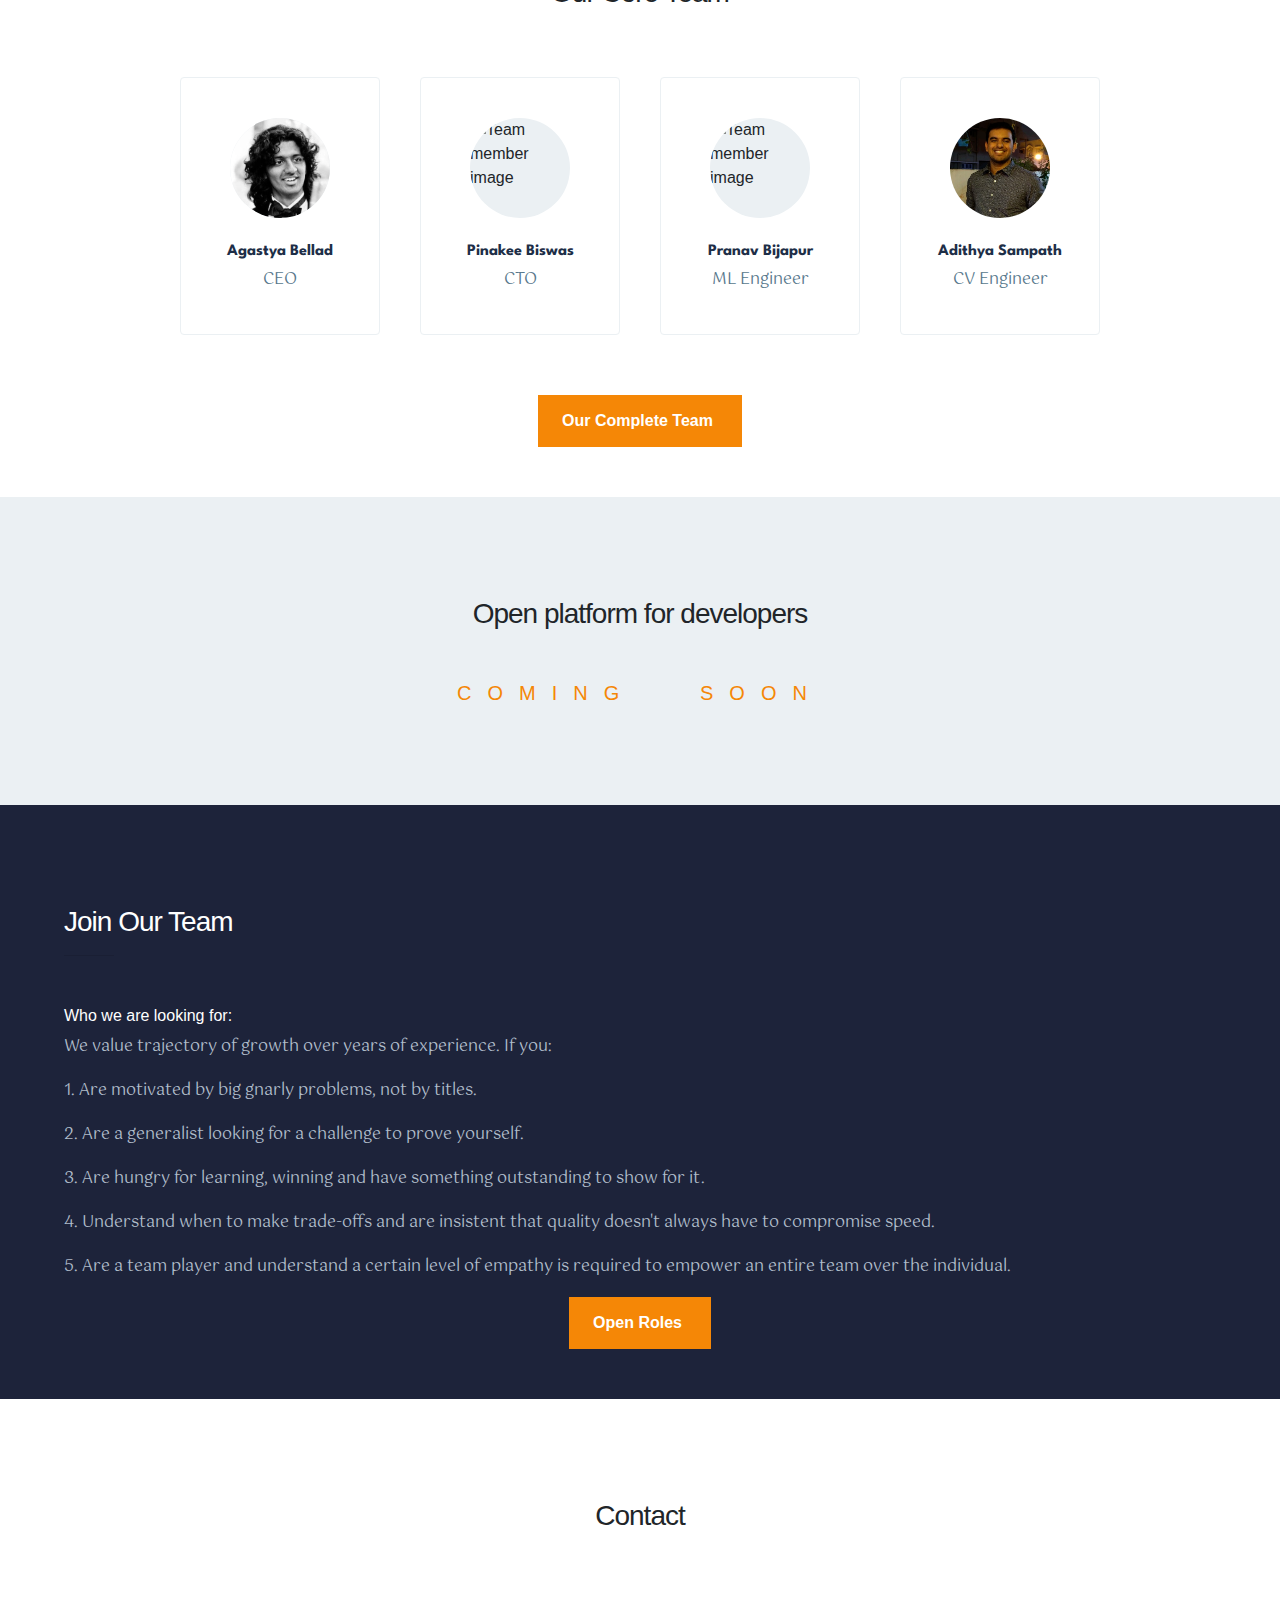
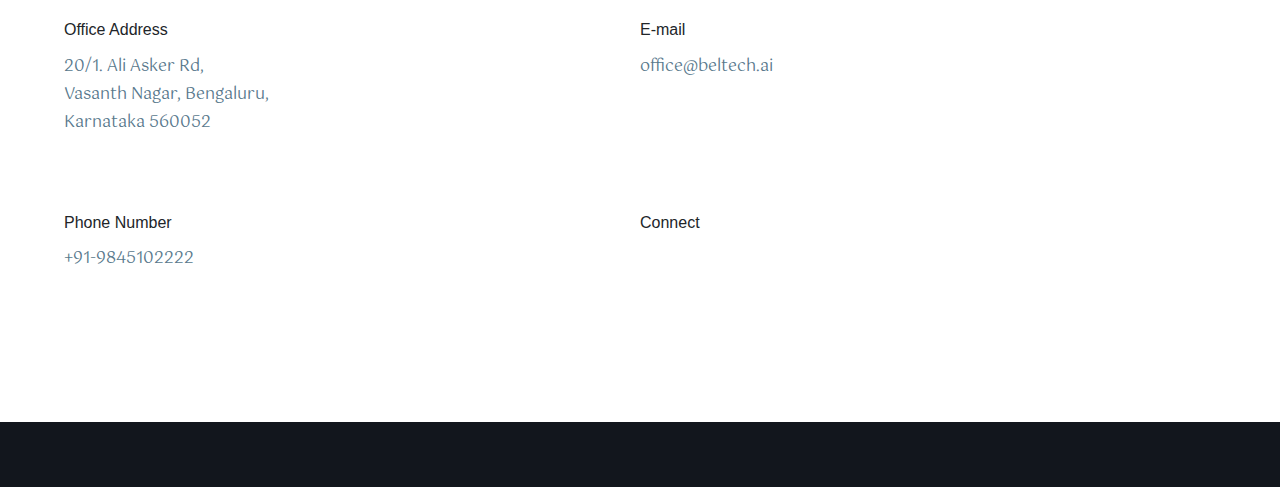
==== commit 69638406: "29/01/21 commit" ====
--- a/index.html
+++ b/index.html
@@ -53,7 +53,7 @@
         </div>
         <div class="content-about">
           <iframe
-             src="https://www.youtube.com/embed/tgbNymZ7vqY">
+             src="https://www.youtube.com/embed/p-xKefAq3tU">
           </iframe>
         </div>
       </div>
@@ -72,7 +72,7 @@
             <li>Control the traffic signals using AI</li>
           </ul>
           <div class="button-wrapper">
-            <a href="product1"><button>Read More</button></a>
+            <a href="./product1"><button>Read More</button></a>
           </div>
         </div>
         <div class="card info-tile">
@@ -84,7 +84,7 @@
             <li>Children Detection</li>
           </ul>
           <div class="button-wrapper">
-            <a href="product2"><button>Read More</button></a>
+            <a href="./product2"><button>Read More</button></a>
           </div>
         </div>
         <div class="card info-tile">
@@ -97,7 +97,7 @@
             <li>Smart Street Light</li>
           </ul>
           <div class="button-wrapper">
-            <a href="product3"><button>Read More</button></a>
+            <a href="./product3"><button>Read More</button></a>
           </div>
         </div>
         <div class="card info-tile">
@@ -106,10 +106,9 @@
           <ul>
             <li>Bus Tracking</li>
             <li>Auto Ricksha Tracking</li>
-            <li>Tracking Smart Bikes</li>
-          </ul>
-          <div class="button-wrapper">
-            <a href="product4"><button>Read More</button></a>
+          </ul>
+          <div class="button-wrapper">
+            <a href="./product4"><button>Read More</button></a>
           </div>
         </div>
       </div>
@@ -142,7 +141,7 @@
       </div>
     </div>
     <div class="button-wrapper">
-      <a href="team"><button class="color">
+      <a href="./team"><button class="color">
           Our Complete Team <i class="fas fa-user-friends"></i></button></a>
     </div>
   </section>
@@ -172,7 +171,7 @@
       </p>
     </div>
     <div class="button-wrapper">
-      <a href="careers"><button class="color">
+      <a href="./careers"><button class="color">
           Open Roles<i class="fas fa-briefcase"></i></button></a>
     </div>
   </section>
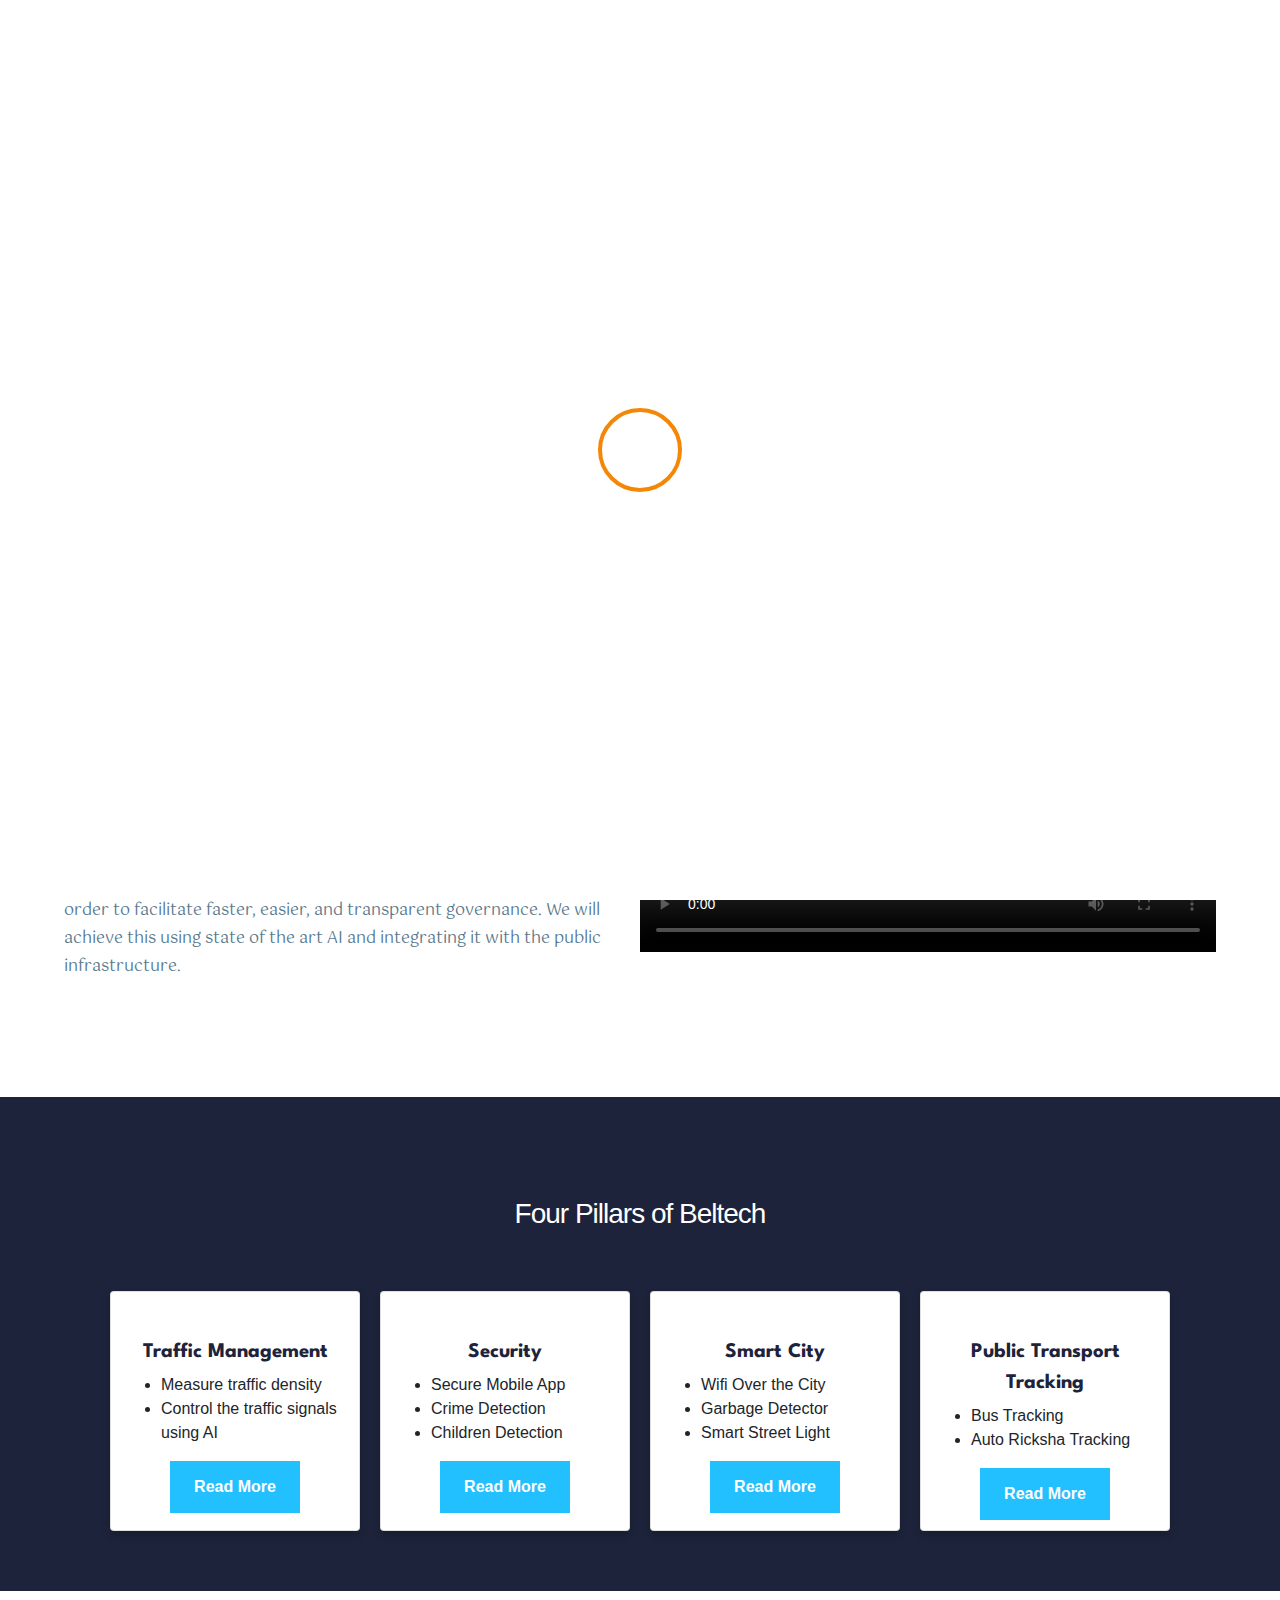
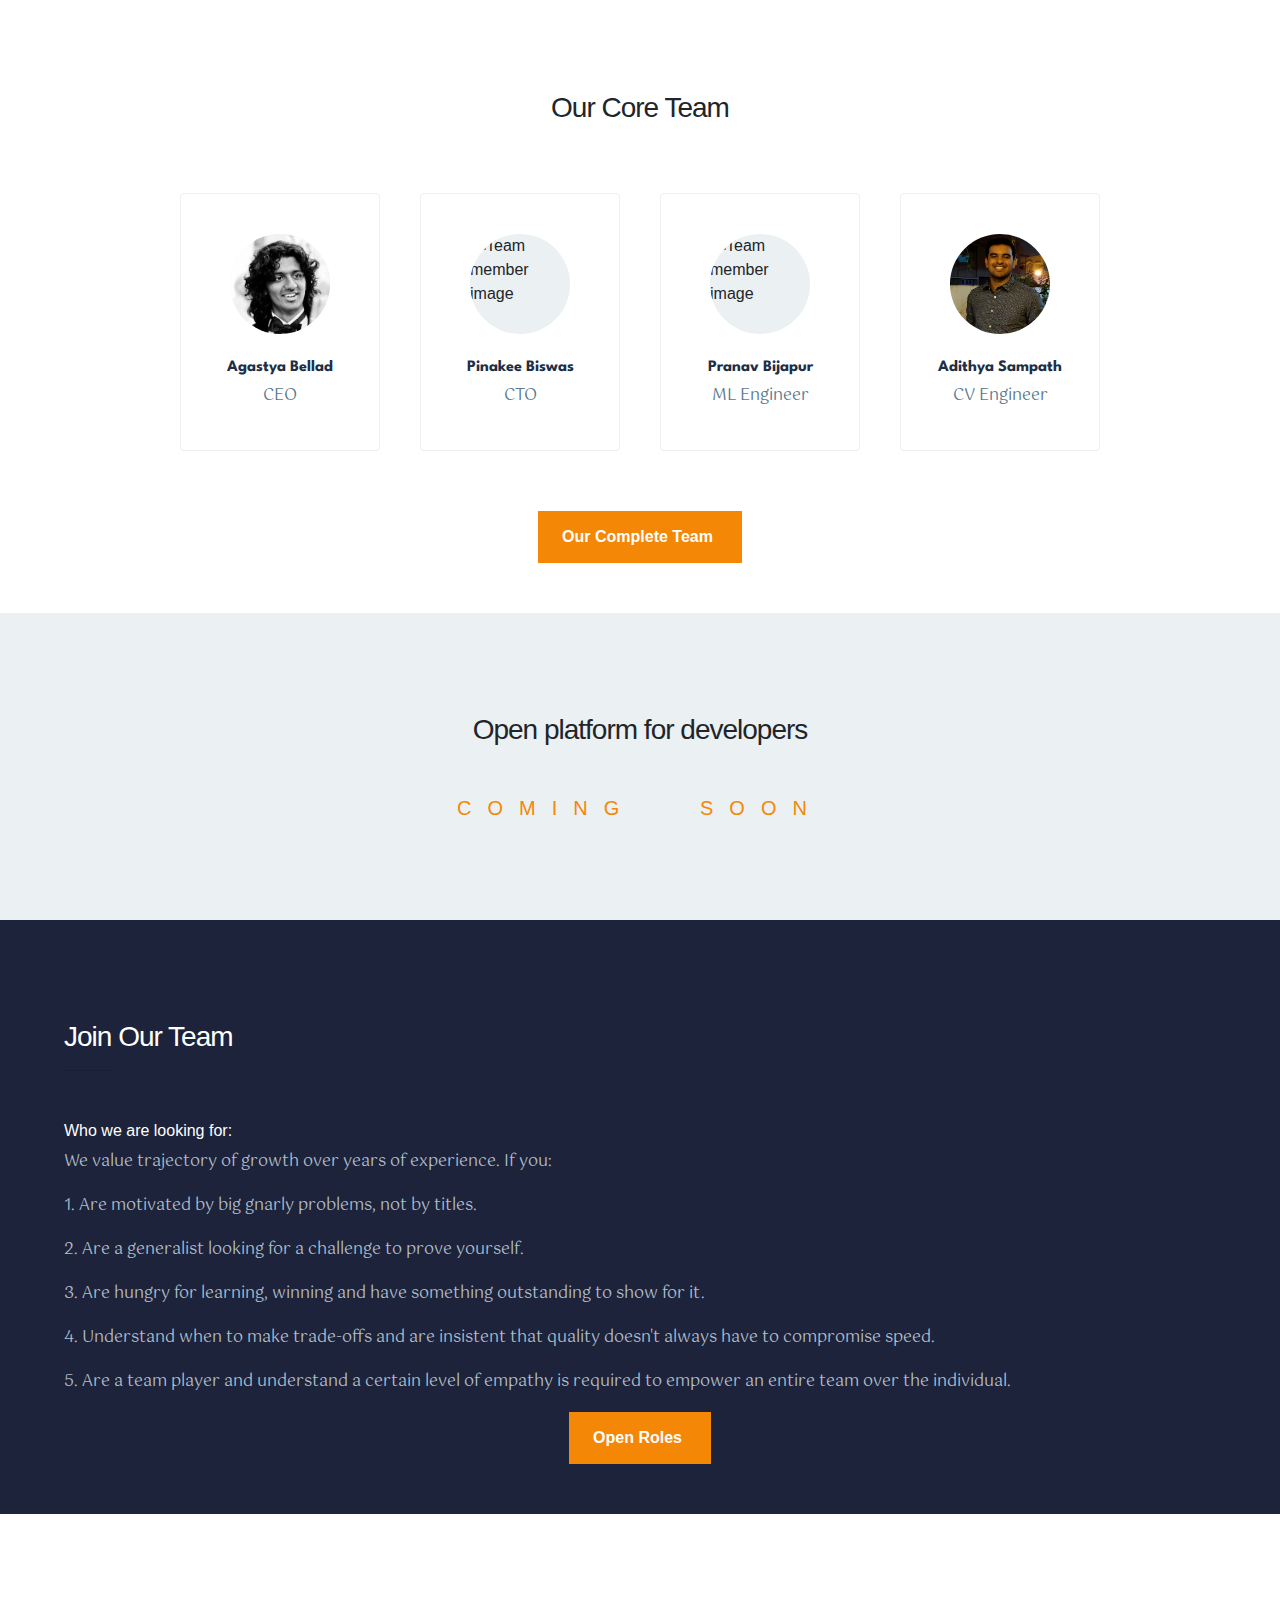
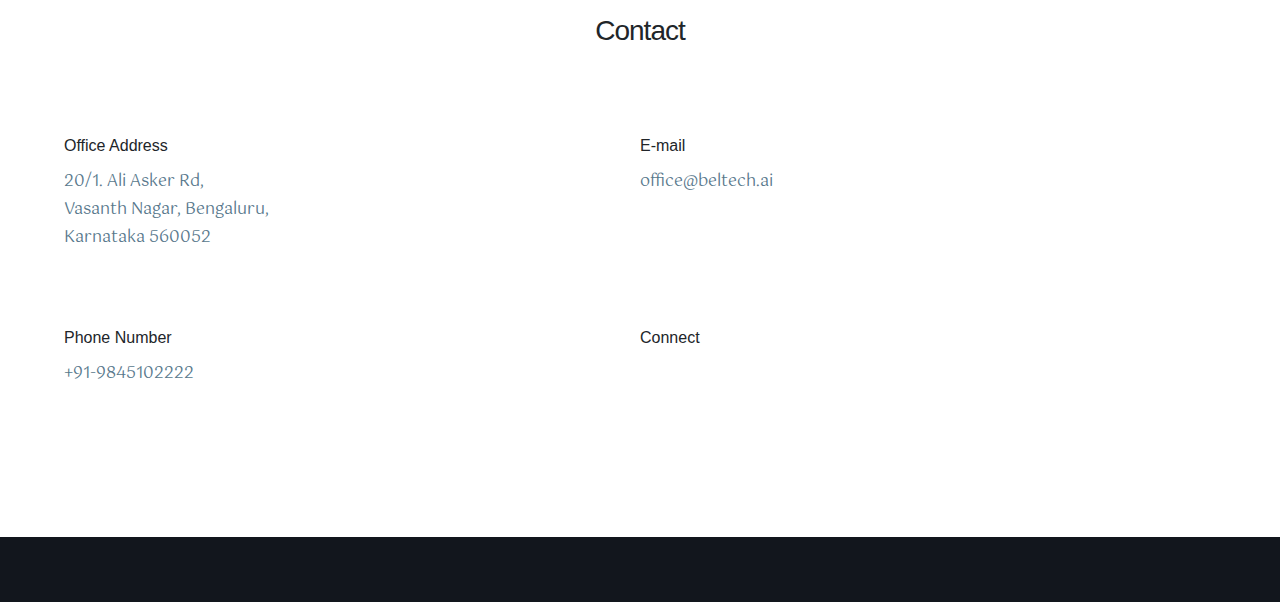
==== commit 3907abde: "29/01/21 commit" ====
--- a/index.html
+++ b/index.html
@@ -52,9 +52,12 @@
           </p>
         </div>
         <div class="content-about">
-          <iframe
+          <video controls>
+            <source src="video/about.mp4" type="video/mp4">
+          </video>
+          <!-- <iframe
              src="https://www.youtube.com/embed/p-xKefAq3tU">
-          </iframe>
+          </iframe> -->
         </div>
       </div>
     </div>
--- a/css/style.css
+++ b/css/style.css
@@ -1,6 +1,6 @@
 /*Mixins and Essentials*/
 ::-webkit-scrollbar {
-  width: 12px;
+  width:0;
   height: 5px;
   background: transparent; }
 
@@ -104,11 +104,17 @@
 a {
   color: inherit !important;
   text-decoration: none !important; }
-iframe{
+/* iframe{
   width:100%;
-}
+  height: 200%;
+  margin-top: -6rem;
+} */
 /* header.force-white {
   background: #fff !important; } */
+
+  video{
+  width:100%;
+  }
 
 header {
   position: fixed;
@@ -432,7 +438,7 @@
   background-position: center bottom; }
 
 section.intro {
-  padding-top: 18% !important;
+  padding-top: 27% !important;
   padding-bottom: calc(100px + 0px) !important; }
 
 section.add-space-bottom {
@@ -1079,7 +1085,7 @@
   section {
     padding: 70px 0px; }
   section.intro {
-    padding-top: 18% !important; }
+    padding-top: 27% !important; }
   section.add-space-bottom {
     padding-bottom: 16%  !important; }
   section.fix-space-bottom {
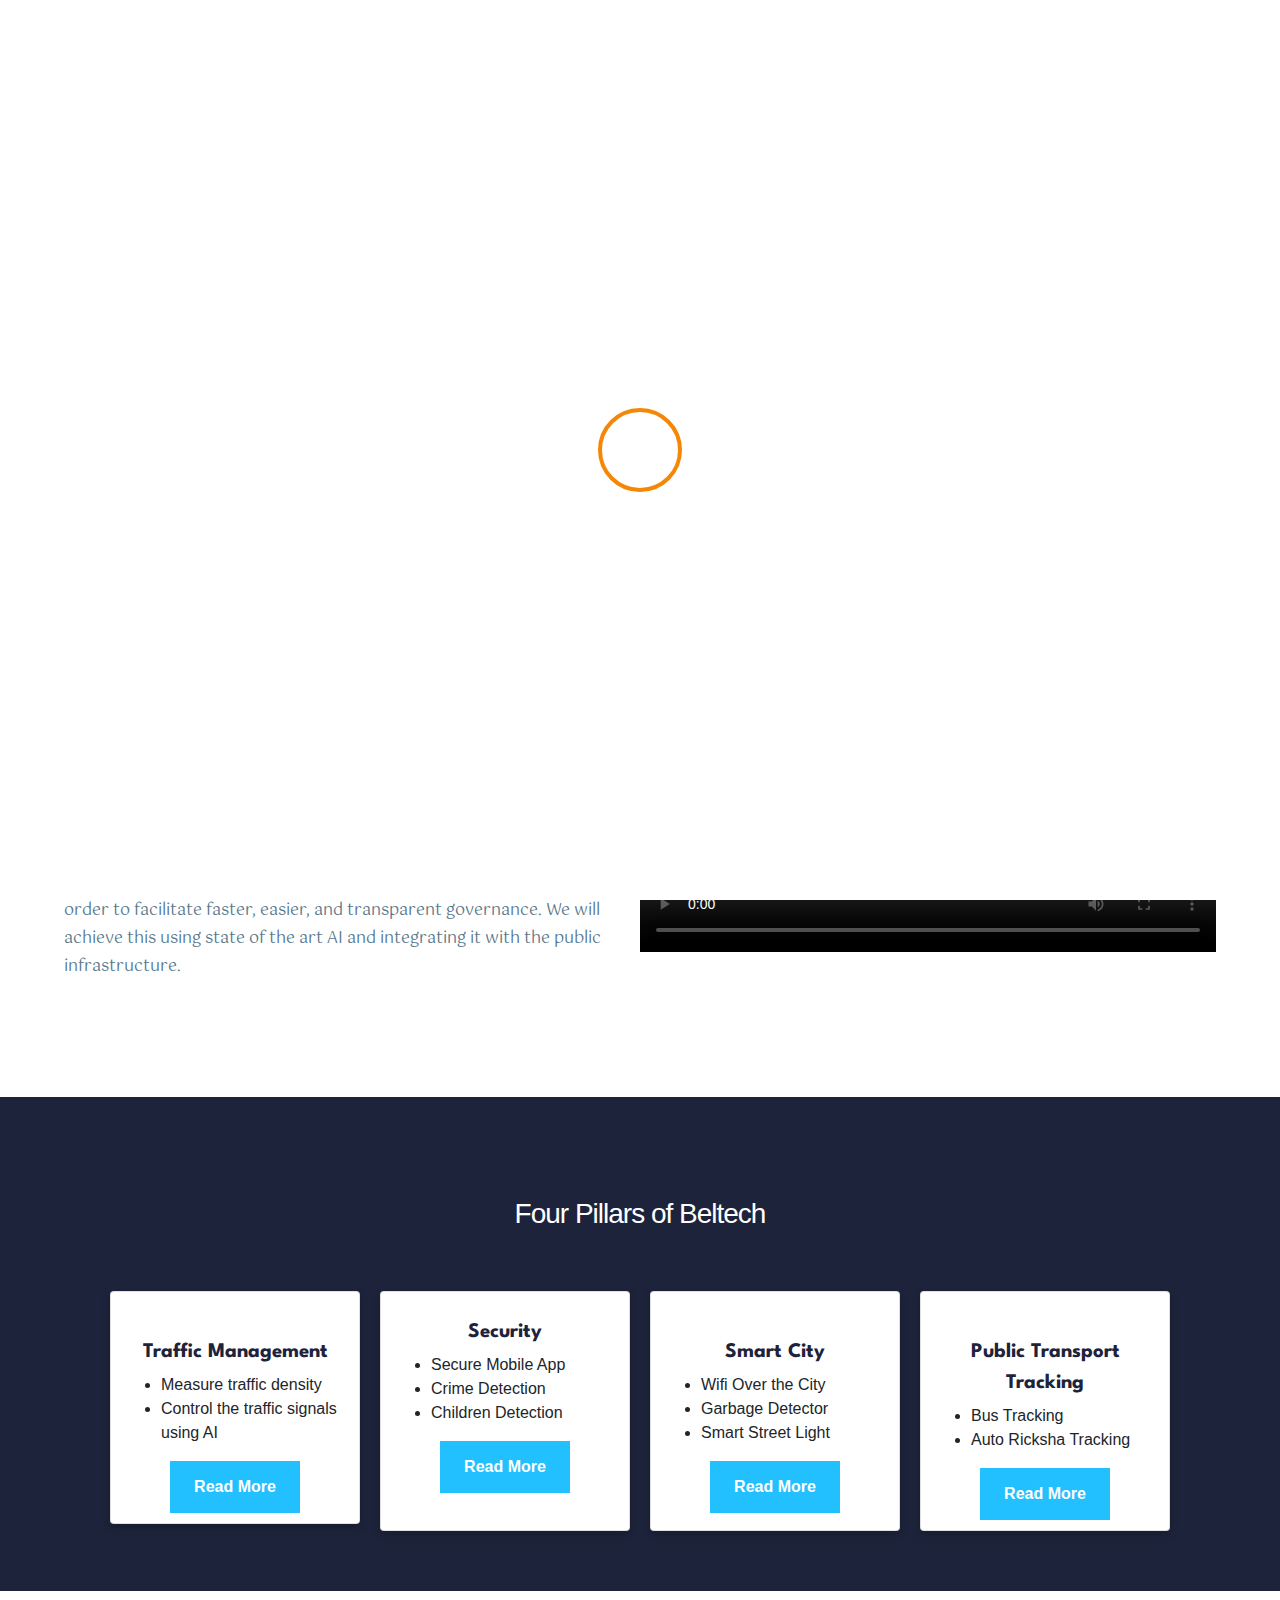
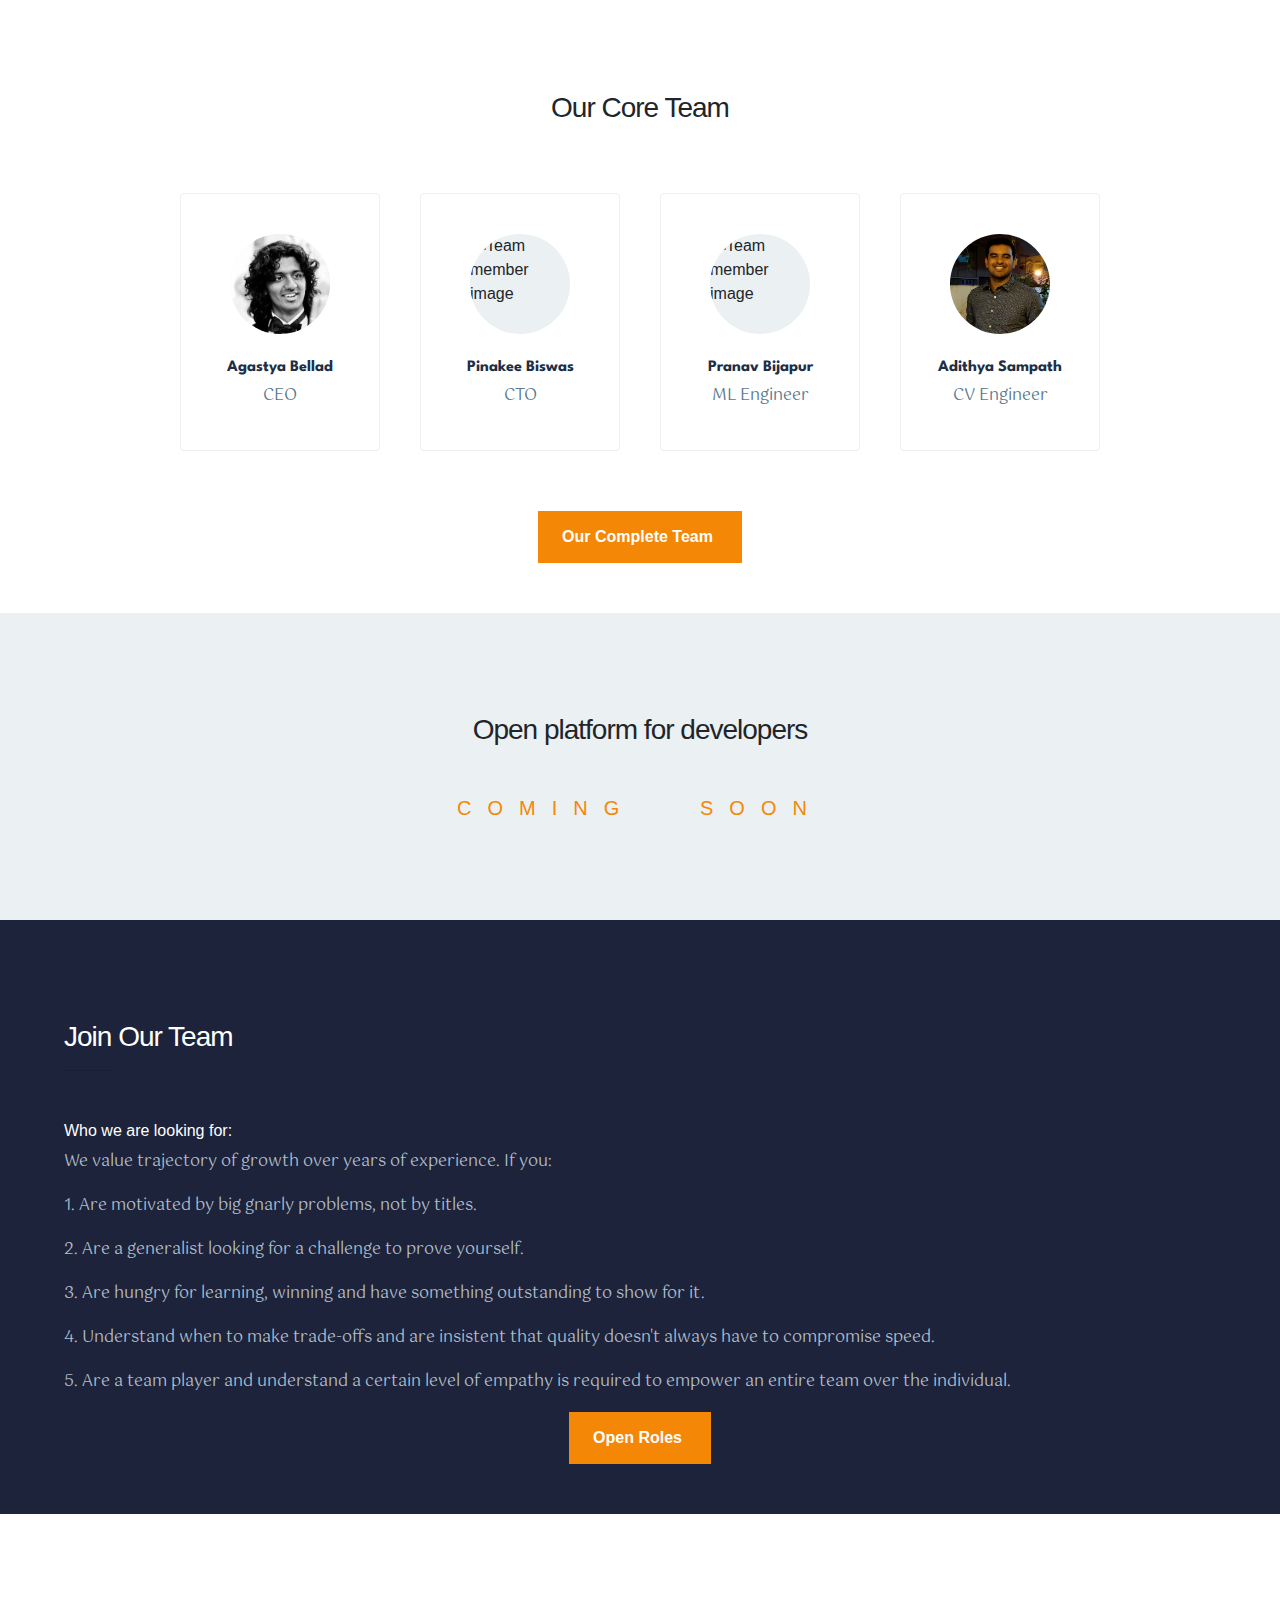
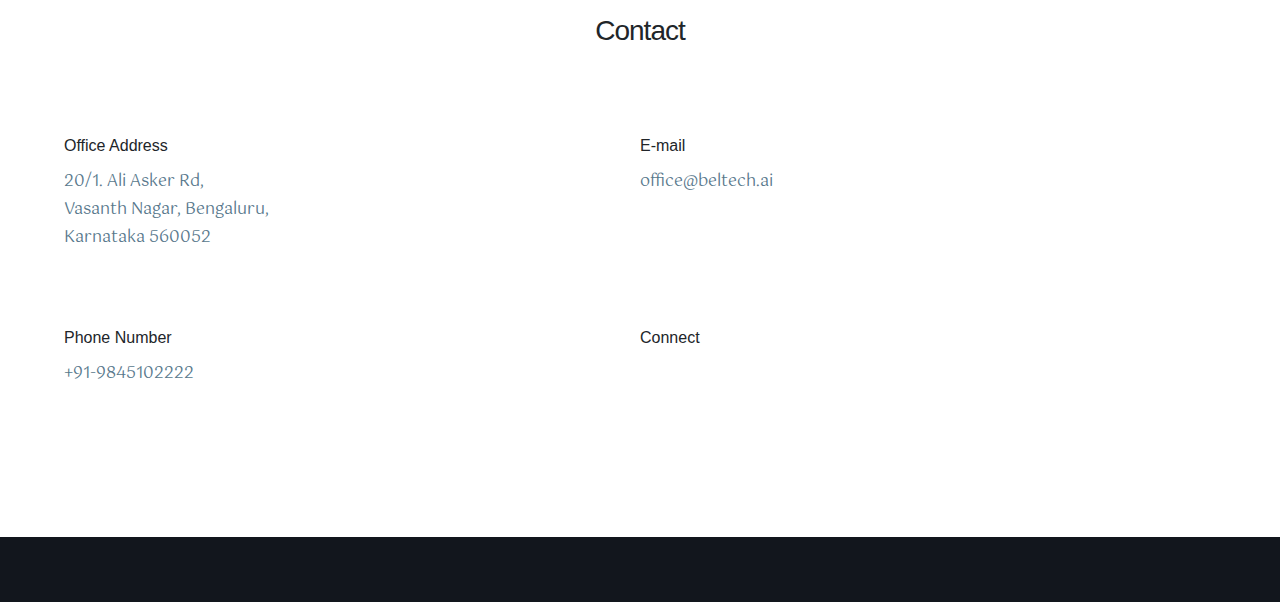
==== commit cad6f779: "29/01/21 commit" ====
--- a/index.html
+++ b/index.html
@@ -66,6 +66,7 @@
     <h3 class="center margins-xl">Four Pillars of Beltech</h3>
     <div class="content-lg">
       <div class="info-wrapper">
+        <a href="./product1">
         <div class="card info-tile">
           <div class="infographic"><span class="iconify" data-icon="fa-solid:traffic-light" data-inline="false"></span>
           </div>
@@ -75,9 +76,11 @@
             <li>Control the traffic signals using AI</li>
           </ul>
           <div class="button-wrapper">
-            <a href="./product1"><button>Read More</button></a>
-          </div>
-        </div>
+            <button>Read More</button>
+          </div>
+        </div>
+        </a>
+        <a href="./product2">
         <div class="card info-tile">
           <div class="infographic"><i class="fas fa-user-shield"></i></div>
           <div class="title">Security</div>
@@ -87,9 +90,10 @@
             <li>Children Detection</li>
           </ul>
           <div class="button-wrapper">
-            <a href="./product2"><button>Read More</button></a>
-          </div>
-        </div>
+            <button><a href="./product2">Read More</a></button>
+          </div>
+        </div>
+        </a>
         <div class="card info-tile">
           <div class="infographic"><span class="iconify" data-icon="emojione-monotone:cityscape"
               data-inline="false"></span></div>
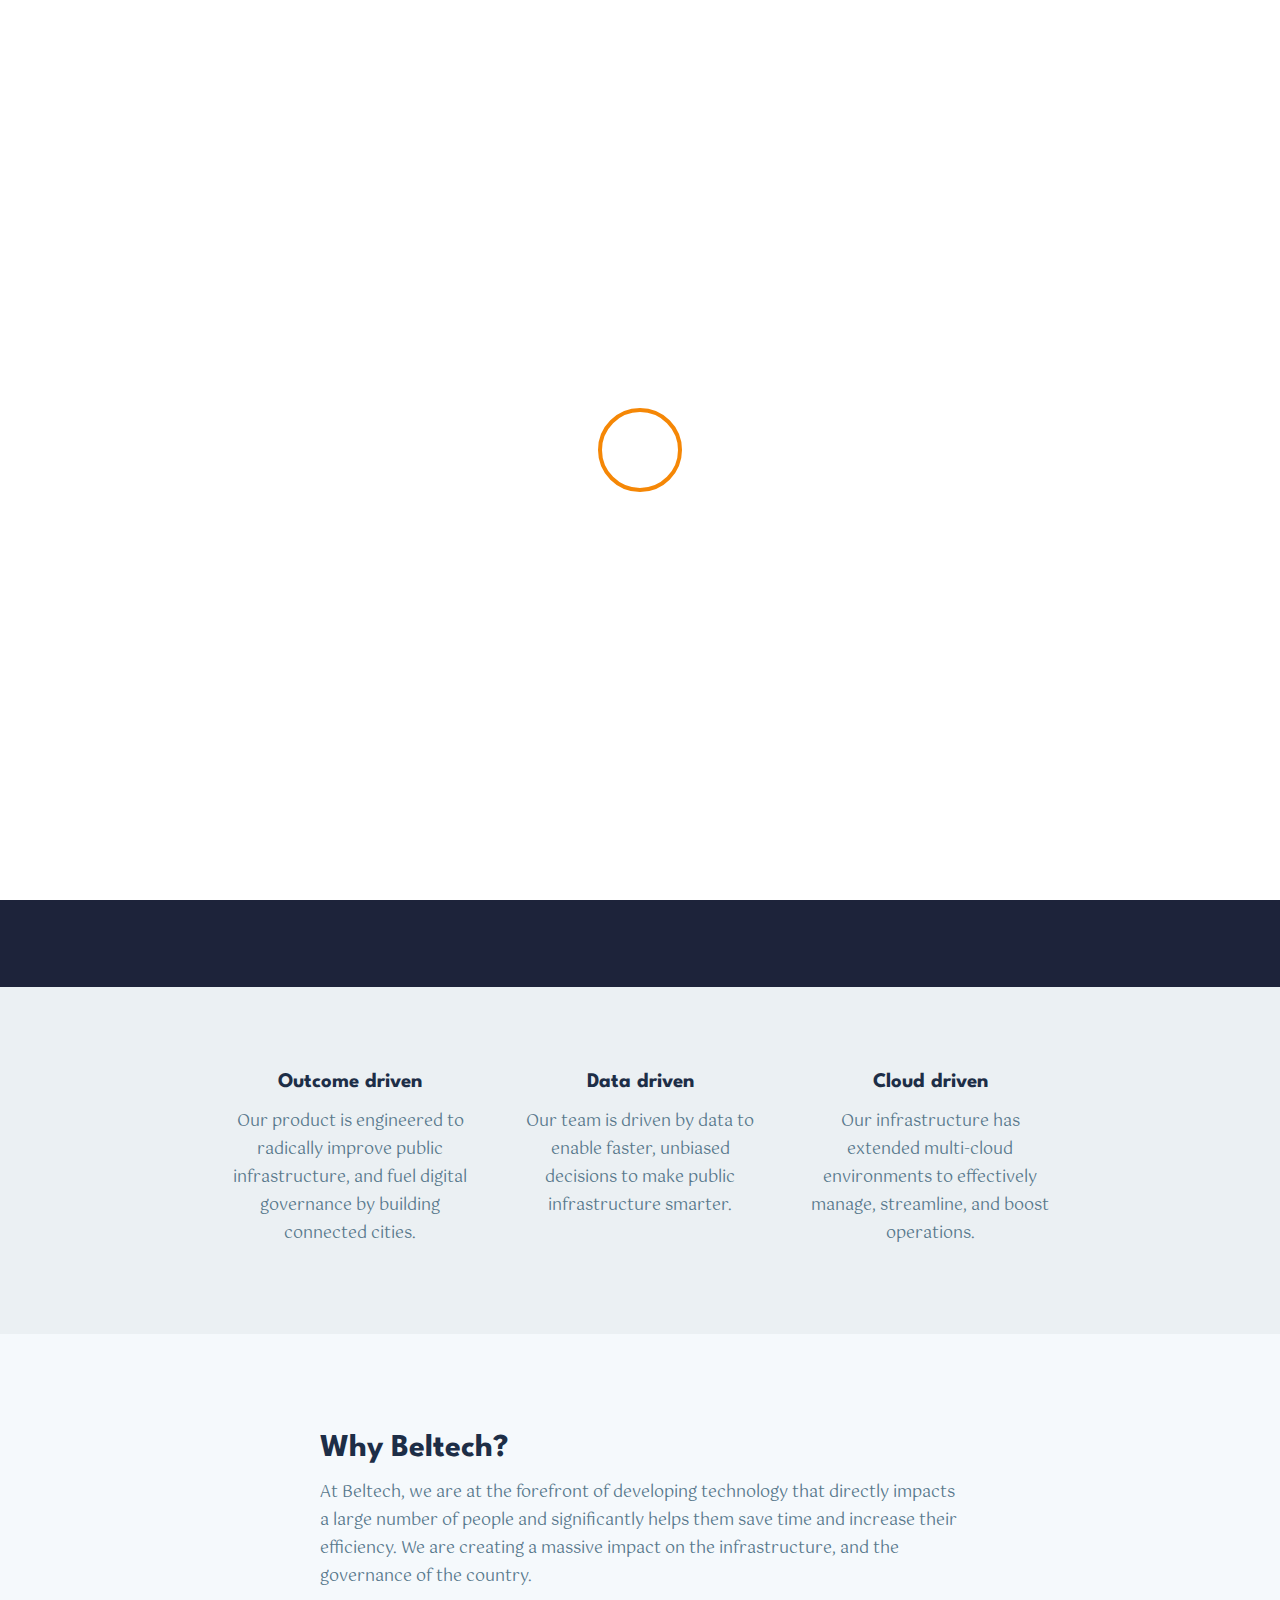
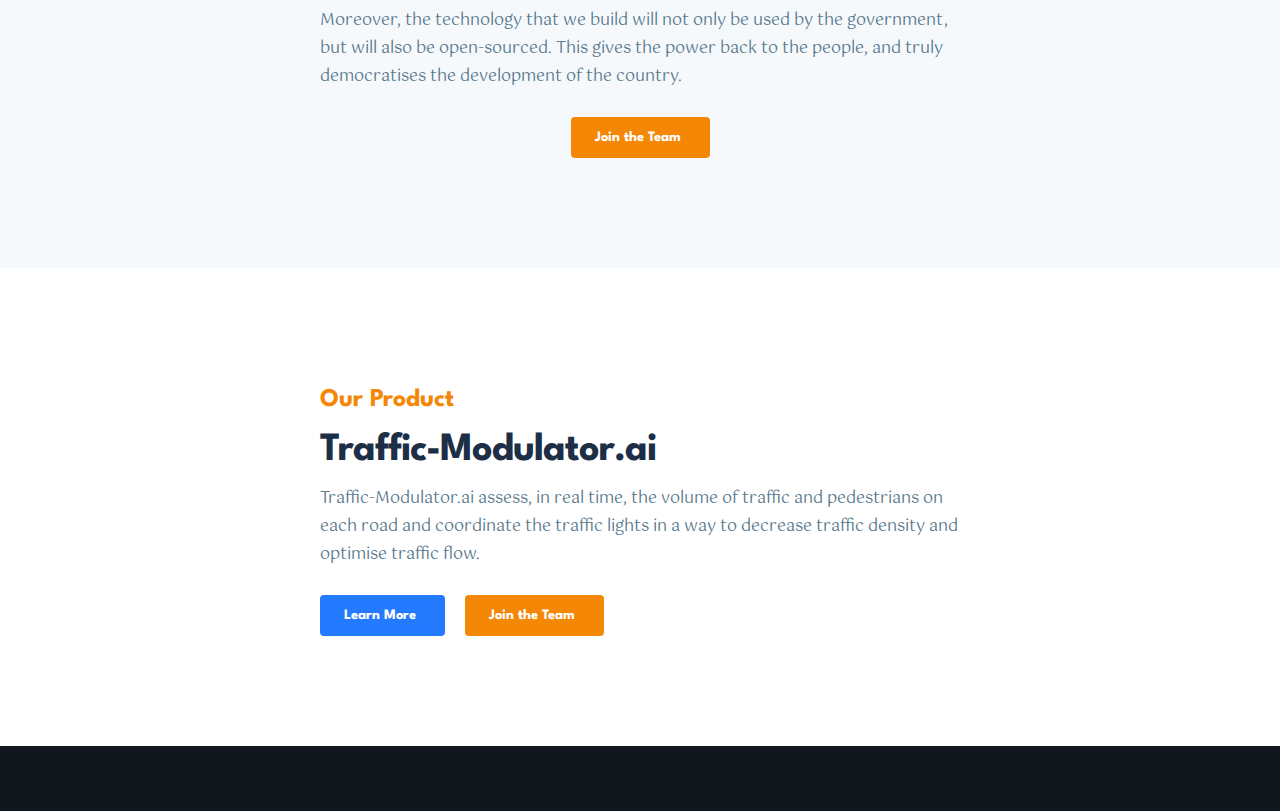
==== commit ff50c5bc: "Revereted" ====
--- a/index.html
+++ b/index.html
@@ -1,228 +1,186 @@
 <!DOCTYPE html>
 <html>
-
-<head>
-  <title>Beltech</title>
-  <link rel="stylesheet" type="text/css" href="css/style.css" />
-  <link href="//maxcdn.bootstrapcdn.com/bootstrap/4.0.0/css/bootstrap.min.css" rel="stylesheet" id="bootstrap-css">
-  <link rel="stylesheet" href="https://use.fontawesome.com/releases/v5.1.0/css/all.css"
-    integrity="sha384-lKuwvrZot6UHsBSfcMvOkWwlCMgc0TaWr+30HWe3a4ltaBwTZhyTEggF5tJv8tbt" crossorigin="anonymous" />
-  <link href="https://fonts.googleapis.com/css2?family=Gotu&family=Spartan:wght@400;500;600;700;800&display=swap"
-    rel="stylesheet" />
-  <link rel="apple-touch-icon" sizes="180x180" href="./img/apple-touch-icon.png" />
-  <link rel="icon" type="image/png" sizes="32x32" href="./img/favicon-32x32.png" />
-  <link rel="icon" type="image/png" sizes="16x16" href="./img/favicon-16x16.png" />
-  <link rel="manifest" href="./img/site.webmanifest" />
-  <meta name="viewport" content="width=device-width, initial-scale=1.0" />
-</head>
-
-<body>
-  <div class="loader">
-    <svg height="100" width="100" viewBox="0 0 100 100" class="trans">
-      <circle r="40" cx="50%" cy="50%" fill="none" stroke-width="5" stroke="rgba(0,0,0,0)" class="base"></circle>
-      <circle r="40" cx="50%" cy="50%" fill="none" stroke-width="4" class="filler"></circle>
-    </svg>
-  </div>
-  <header aria-label="home"></header>
-  <nav></nav>
-  <section class="intro add-space-bottom home-bg">
-    <div class="content-home">
-      <h1 class="light-color center padding-lr2">Building a Smarter India</h1>
-      <p class="secondary-color center">
-        by integrating public infrastructure with AI and IoT
-      </p>
-      <div class="button-wrapper">
-        <a href="#product"><button>View Our Product</button></a>
-        <a href="#careers"><button class="color">
-            Join the Team <i class="fas fa-user-friends"></i></button></a>
-      </div>
+  <head>
+    <title>Beltech</title>
+    <link rel="stylesheet" type="text/css" href="css/style.css" />
+    <link
+      rel="stylesheet"
+      href="https://use.fontawesome.com/releases/v5.1.0/css/all.css"
+      integrity="sha384-lKuwvrZot6UHsBSfcMvOkWwlCMgc0TaWr+30HWe3a4ltaBwTZhyTEggF5tJv8tbt"
+      crossorigin="anonymous"
+    />
+    <link
+      href="https://fonts.googleapis.com/css2?family=Gotu&family=Spartan:wght@400;500;600;700;800&display=swap"
+      rel="stylesheet"
+    />
+    <link
+      rel="apple-touch-icon"
+      sizes="180x180"
+      href="./img/apple-touch-icon.png"
+    />
+    <link
+      rel="icon"
+      type="image/png"
+      sizes="32x32"
+      href="./img/favicon-32x32.png"
+    />
+    <link
+      rel="icon"
+      type="image/png"
+      sizes="16x16"
+      href="./img/favicon-16x16.png"
+    />
+    <link rel="manifest" href="./img/site.webmanifest" />
+    <meta name="viewport" content="width=device-width, initial-scale=1.0" />
+  </head>
+  <body>
+    <div class="loader">
+      <svg height="100" width="100" viewBox="0 0 100 100" class="trans">
+        <circle
+          r="40"
+          cx="50%"
+          cy="50%"
+          fill="none"
+          stroke-width="5"
+          stroke="rgba(0,0,0,0)"
+          class="base"
+        ></circle>
+        <circle
+          r="40"
+          cx="50%"
+          cy="50%"
+          fill="none"
+          stroke-width="4"
+          class="filler"
+        ></circle>
+      </svg>
     </div>
-  </section>
-  <section id="about">
-    <div class="content-lg">
-      <div class="info-wrapper">
-        <div class="content-about">
-          <h3>About Us</h3>
-          <hr />
-          <p>
-            Beltech's vision is to make urban and rural infrastructure smarter, in
-            order to facilitate faster, easier, and transparent governance. We
-            will achieve this using state of the art AI and integrating it with
-            the public infrastructure.
-          </p>
-        </div>
-        <div class="content-about">
-          <video controls>
-            <source src="video/about.mp4" type="video/mp4">
-          </video>
-          <!-- <iframe
-             src="https://www.youtube.com/embed/p-xKefAq3tU">
-          </iframe> -->
+    <header aria-label="home"></header>
+    <nav></nav>
+    <section class="intro add-space-bottom home-bg">
+      <div class="content">
+        <h1 class="center">Building a Smarter India</h1>
+        <p class="center">
+          by integrating public infrastructure with AI and IoT
+        </p>
+        <div class="button-wrapper">
+          <a href="./products"><button>View Our Product</button></a>
+          <a href="./careers"
+            ><button class="color">
+              Join the Team <i class="fas fa-user-friends"></i></button
+          ></a>
         </div>
       </div>
-    </div>
-  </section>
-  <section id="product" class="dark dark-color fix-space-bottom fix-space-top">
-    <h3 class="center margins-xl">Four Pillars of Beltech</h3>
-    <div class="content-lg">
-      <div class="info-wrapper">
-        <a href="./product1">
-        <div class="card info-tile">
-          <div class="infographic"><span class="iconify" data-icon="fa-solid:traffic-light" data-inline="false"></span>
-          </div>
-          <div class="title">Traffic Management</div>
-          <ul>
-            <li>Measure traffic density</li>
-            <li>Control the traffic signals using AI</li>
-          </ul>
-          <div class="button-wrapper">
-            <button>Read More</button>
+    </section>
+    <section class="dark dark-color">
+      <div class="content">
+        <h4>Vision</h4>
+        <hr />
+        <p>
+          Beltech's vision is to make urban and rural infrastructure smarter, in
+          order to facilitate faster, easier, and transparent governance. We
+          will achieve this using state of the art AI and integrating it with
+          the public infrastructure.
+        </p>
+      </div>
+    </section>
+    <!-- <section class="no-padding">
+      <div class="split-wrapper vision-split">
+        <div class="split">
+          <div class="content">
+            <h4>Vision</h4>
+            <hr />
+            <p>
+              Beltech's vision is to make urban and rural
+              infrastructure smarter, in order to facilitate faster, easier, and
+              transparent governance. We will achieve this using state of the
+              art AI and integrating it with the public infrastructure.
+            </p>
           </div>
         </div>
-        </a>
-        <a href="./product2">
-        <div class="card info-tile">
-          <div class="infographic"><i class="fas fa-user-shield"></i></div>
-          <div class="title">Security</div>
-          <ul>
-            <li>Secure Mobile App</li>
-            <li>Crime Detection</li>
-            <li>Children Detection</li>
-          </ul>
-          <div class="button-wrapper">
-            <button><a href="./product2">Read More</a></button>
+        <div class="split">
+          <div class="vision-image"></div>
+        </div>
+      </div>
+    </section> -->
+    <section class="grey fix-space-bottom fix-space-top">
+      <div class="content-lg">
+        <div class="info-wrapper">
+          <div class="info-tile">
+            <div class="infographic"><i class="fas fa-chart-line"></i></div>
+            <div class="title">Outcome driven</div>
+            <p>
+              Our product is engineered to radically improve public
+              infrastructure, and fuel digital governance by building
+              connected cities.
+            </p>
           </div>
-        </div>
-        </a>
-        <div class="card info-tile">
-          <div class="infographic"><span class="iconify" data-icon="emojione-monotone:cityscape"
-              data-inline="false"></span></div>
-          <div class="title">Smart City</div>
-          <ul>
-            <li>Wifi Over the City</li>
-            <li>Garbage Detector</li>
-            <li>Smart Street Light</li>
-          </ul>
-          <div class="button-wrapper">
-            <a href="./product3"><button>Read More</button></a>
+          <div class="info-tile">
+            <div class="infographic"><i class="fas fa-database"></i></div>
+            <div class="title">Data driven</div>
+            <p>
+              Our team is driven by data to enable faster, unbiased decisions to
+              make public infrastructure smarter.
+            </p>
           </div>
-        </div>
-        <div class="card info-tile">
-          <div class="infographic"><i class="fas fa-bus"></i></div>
-          <div class="title">Public Transport Tracking</div>
-          <ul>
-            <li>Bus Tracking</li>
-            <li>Auto Ricksha Tracking</li>
-          </ul>
-          <div class="button-wrapper">
-            <a href="./product4"><button>Read More</button></a>
+          <div class="info-tile">
+            <div class="infographic"><i class="fas fa-cloud"></i></div>
+            <div class="title">Cloud driven</div>
+            <p>
+              Our infrastructure has extended multi-cloud environments to
+              effectively manage, streamline, and boost operations.
+            </p>
           </div>
         </div>
       </div>
-    </div>
-  </section>
-  <section id="team" class="fix-space-bottom">
-    <h3 class="center">Our Core Team</h3>
-    <div class="content-lg">
-      <div class="team-wrapper">
-        <div class="team-member" aria-label="${index}">
-          <div class="photo"><img src="./team/Agastya.png" alt="Team member image" /></div>
-          <p class="lg">Agastya Bellad</p>
-          <p>CEO</p>
-        </div>
-        <div class="team-member" aria-label="${index}">
-          <div class="photo"><img src="./team/Pinakee.jpeg" alt="Team member image" /></div>
-          <p class="lg">Pinakee Biswas</p>
-          <p>CTO</p>
-        </div>
-        <div class="team-member" aria-label="${index}">
-          <div class="photo"><img src="./team/Pranav.jpg" alt="Team member image" /></div>
-          <p class="lg">Pranav Bijapur</p>
-          <p>ML Engineer</p>
-        </div>
-        <div class="team-member" aria-label="${index}">
-          <div class="photo"><img src="./team/Adithya.png" alt="Team member image" /></div>
-          <p class="lg">Adithya Sampath</p>
-          <p>CV Engineer</p>
+    </section>
+    <section class="light-grey">
+      <div class="content">
+        <h4>Why Beltech?</h4>
+        <p>
+          At Beltech, we are at the forefront of developing technology that
+          directly impacts a large number of people and significantly helps
+          them save time and increase their efficiency. We are creating a massive impact
+          on the infrastructure, and the governance of the country.
+        </p>
+        <p>
+          Moreover, the technology that we build will not only be used by the
+          government, but will also be open-sourced. This gives the power
+          back to the people, and truly democratises the development of the country.
+        </p>
+        <div class="button-wrapper">
+          <a href="./careers"
+            ><button class="color">
+              Join the Team <i class="fas fa-user-friends"></i></button
+          ></a>
         </div>
       </div>
-    </div>
-    <div class="button-wrapper">
-      <a href="./team"><button class="color">
-          Our Complete Team <i class="fas fa-user-friends"></i></button></a>
-    </div>
-  </section>
-  <section id="product" class="grey fix-space-bottom fix-space-top">
-    <h3 class="center margins-xl">Open platform for developers</h3>
-    <h5 class="center margins-xl coming-soon">COMING &nbsp;&nbsp;SOON</h5>
-  </section>
-  <section id="careers" class="dark dark-color fix-space-bottom">
-    <div class="content-lg">
-      <h3>Join Our Team</h3>
-      <hr class="bottom-margin" />
-      <h6>Who we are looking for: </h6>
-      <p>We value trajectory of growth over years of experience. If you:</p>
-      <p>1. Are motivated by big gnarly problems, not by titles.</p>
-      <p>2. Are a generalist looking for a challenge to prove yourself.</p>
-      <p>
-        3. Are hungry for learning, winning and have something outstanding to
-        show for it.
-      </p>
-      <p>
-        4. Understand when to make trade-offs and are insistent that quality
-        doesn't always have to compromise speed.
-      </p>
-      <p>
-        5. Are a team player and understand a certain level of empathy is
-        required to empower an entire team over the individual.
-      </p>
-    </div>
-    <div class="button-wrapper">
-      <a href="./careers"><button class="color">
-          Open Roles<i class="fas fa-briefcase"></i></button></a>
-    </div>
-  </section>
-  <section id="contact">
-    <div class="content-lg">
-      <h3 class="center">Contact</h3>
-      <div class="contact-wrapper">
-        <div class="details">
-          <h6>Office Address</h6>
-          <p>
-            <span>20/1. Ali Asker Rd,</span>
-            <span>Vasanth Nagar, Bengaluru,</span>
-            <span>Karnataka 560052</span>
-          </p>
-        </div>
-        <div class="details">
-          <h6>E-mail</h6>
-          <p>office@beltech.ai</p>
-        </div>
-        <div class="details">
-          <h6>Phone Number</h6>
-          <p>+91-9845102222</p>
-        </div>
-        <div class="details">
-          <h6>Connect</h6>
-          <p class="social-links">
-            <a href="https://www.linkedin.com/company/beltechai/" target="_blank"><i class="fab fa-linkedin-in"></i></a>
-            <a href="https://angel.co/company/beltech-3" target="_blank"><i class="fab fa-angellist"></i></a>
-            <a href="https://www.facebook.com/beltech1/" target="_blank"><i class="fab fa-facebook-f"></i></a>
-          </p>
-        </div>
+    </section>
+    <section>
+      <div class="content">
+        <h5 class="highlight margins">Our Product</h5>
+        <h3>Traffic-Modulator.ai</h3>
+        <p>
+          Traffic-Modulator.ai assess, in real time, the volume of traffic
+          and pedestrians on each road and coordinate the traffic lights in a way to
+          decrease traffic density and optimise traffic flow.
+        </p>
+        <a href="./products"
+          ><button class="margin-fix">
+            Learn More <i class="fas fa-arrow-right"></i></button></a
+        ><a href="./careers"
+          ><button class="color">
+            Join the Team <i class="fas fa-user-friends"></i></button
+        ></a>
       </div>
-    </div>
-  </section>
-  <footer></footer>
-  <div class="black-screen close"></div>
-  <div class="team-pop-up close"></div>
-  <script src="https://code.jquery.com/jquery-3.4.1.min.js"
-    integrity="sha256-CSXorXvZcTkaix6Yvo6HppcZGetbYMGWSFlBw8HfCJo=" crossorigin="anonymous"></script>
-  <script src="https://code.iconify.design/1/1.0.7/iconify.min.js"></script>
-  <script type="text/javascript" src="js/static.js"></script>
-  <script type="text/javascript" src="js/main.js"></script>
-  <script src="https://cdnjs.cloudflare.com/ajax/libs/jquery-csv/0.71/jquery.csv-0.71.min.js"></script>
-  <script type="text/javascript" src="../js/team.js"></script>
-</body>
-
-</html>+    </section>
+    <footer></footer>
+    <script
+      src="https://code.jquery.com/jquery-3.4.1.min.js"
+      integrity="sha256-CSXorXvZcTkaix6Yvo6HppcZGetbYMGWSFlBw8HfCJo="
+      crossorigin="anonymous"
+    ></script>
+    <script type="text/javascript" src="js/static.js"></script>
+    <script type="text/javascript" src="js/main.js"></script>
+  </body>
+</html>
--- a/css/style.css
+++ b/css/style.css
@@ -1,8 +1,8 @@
 /*Mixins and Essentials*/
 ::-webkit-scrollbar {
-  width:0;
+  width: 12px;
   height: 5px;
-  background: transparent; }
+  background: white; }
 
 ::-webkit-scrollbar-thumb {
   height: 6px;
@@ -104,17 +104,9 @@
 a {
   color: inherit !important;
   text-decoration: none !important; }
-/* iframe{
-  width:100%;
-  height: 200%;
-  margin-top: -6rem;
-} */
-/* header.force-white {
-  background: #fff !important; } */
-
-  video{
-  width:100%;
-  }
+
+header.force-white {
+  background: #fff !important; }
 
 header {
   position: fixed;
@@ -178,7 +170,7 @@
       header .links .link .title {
         position: relative;
         font-weight: 700;
-        color: #ffffff;
+        color: #1d2e47;
         font-size: 0.8rem;
         padding: 3px 2px;
         margin: 0px 10px;
@@ -211,7 +203,7 @@
         top: 100%;
         left: -2px;
         width: 150px;
-        background: #1d2e47;
+        background: #ebf0f3;
         padding: 4px 0px;
         border-radius: 2px;
         opacity: 0;
@@ -238,7 +230,7 @@
     header .links .link.current > .title,
     header .links .link:hover > a .title,
     header .links .link.current > a .title {
-      color: #f58706; }
+      color: #237aff; }
     header .links .link:hover > .menu {
       opacity: 1;
       pointer-events: all; }
@@ -247,7 +239,7 @@
     header .links .link:hover > a .title:before,
     header .links .link.current a .title:before {
       width: 100%;
-      background-color: #f58706; }
+      background-color: #237aff; }
   header .hamburger {
     display: none;
     position: relative;
@@ -265,7 +257,7 @@
       -webkit-transform: translate(-50%, 0);
       -ms-transform: translate(-50%, 0);
       transform: translate(-50%, 0);
-      background: #ffffff;
+      background: #1d2e47;
       -webkit-transition: all 0.25s cubic-bezier(0.43, 0.13, 0.15, 0.99);
       -moz-transition: all 0.25s cubic-bezier(0.43, 0.13, 0.15, 0.99);
       -o-transition: all 0.25s cubic-bezier(0.43, 0.13, 0.15, 0.99);
@@ -279,7 +271,7 @@
       -webkit-transform: translate(-50%, 0);
       -ms-transform: translate(-50%, 0);
       transform: translate(-50%, 0);
-      background: #ffffff;
+      background: #1d2e47;
       -webkit-transition: all 0.25s cubic-bezier(0.43, 0.13, 0.15, 0.99);
       -moz-transition: all 0.25s cubic-bezier(0.43, 0.13, 0.15, 0.99);
       -o-transition: all 0.25s cubic-bezier(0.43, 0.13, 0.15, 0.99);
@@ -307,33 +299,17 @@
 
 header.min {
   height: 70px;
-  background: #1d233a;
+  background: #fff;
   -webkit-box-shadow: 0 0 0 0.2rem rgba(23, 37, 58, 0.1);
   box-shadow: 0 0 0 0.2rem rgba(23, 37, 58, 0.1); }
   header.min .logo {
     height: 100%; }
 
-    .row {
-      display: flex;
-    }
-
 .margins {
   margin: 20px 0px; }
 
 .margins-xl {
   margin: 50px 0px; }
-
-.padding-lr2{
-  padding: 0 2rem;
-}
-
-.margins-lr5{
-  margin: 9% 5%;
-}
-
-.height{
-  height:220px;
-}
 
 nav {
   position: fixed;
@@ -386,7 +362,7 @@
         letter-spacing: 2px;
         font-size: 1.1rem; }
     nav .links .link.current .title {
-      color: #f58706; }
+      color: #237aff; }
 
 .content-lg {
   width: 90%;
@@ -399,30 +375,6 @@
 .content {
   width: 50%;
   margin: auto; }
-
-  .content-home-lg {
-    width: 100%;
-    margin: auto; }
-  
-  .content-home-md {
-    width: 75%;
-    margin: auto; }
-  
-  .content-home {
-    width: 50%;
-    margin-right: auto; }
-  
-    .content-about-lg {
-      width: 90%;
-      margin: auto; }
-    
-    .content-about-md {
-      width: 65%;
-      margin: auto; }
-    
-    .content-about {
-      width: 50%;
-    }
 
 section {
   padding: 100px 0px;
@@ -433,16 +385,16 @@
   background: #f5f9fc; }
 
 section.home-bg {
-  background: url("../img/Back.png");
+  background: url("../img/Back.jpg");
   background-size: cover;
   background-position: center bottom; }
 
 section.intro {
-  padding-top: 27% !important;
+  padding-top: calc(100px + 100px) !important;
   padding-bottom: calc(100px + 0px) !important; }
 
 section.add-space-bottom {
-  padding-bottom: 16% !important; }
+  padding-bottom: 260px !important; }
 
 section.fix-space-bottom {
   padding-bottom: 50px; }
@@ -454,7 +406,7 @@
   padding: 60px 0px; }
 
 section.color {
-  background-color: #f58706 !important; }
+  background-color: #237aff !important; }
 
 section.green {
   background-color: #3a9c78 !important; }
@@ -491,14 +443,6 @@
 
 .center {
   text-align: center; }
-.light-color{
-  color: #fff !important;}
-.primary-color{
-  color: #1d233a !important; 
-}
-.secondary-color{
-  color:#f58706 !important;
-}
 
 hr {
   width: 50px;
@@ -511,7 +455,6 @@
 h1 {
   font-size: 3.25rem;
   letter-spacing: -1px;
-  line-height: 86px;
   margin: 0px; }
 
 h2 {
@@ -536,24 +479,11 @@
   font-size: 1.2rem;
   margin: 0px; }
 
-.height3{
-  height: 3rem;
-}
-.height12{
-  height: 13rem;
-}
-.align-right{
-  text-align: right !important;
-}
-.coming-soon{
-  letter-spacing: 1rem;
-  color: #f58706 !important;
-}
 .highlight {
   color: #f58706 !important; }
 
 .highlight-primary {
-  color: #f58706 !important; }
+  color: #237aff !important; }
 
 .button-wrapper {
   display: -webkit-box;
@@ -567,7 +497,7 @@
 
 button {
   position: relative;
-  background: #23c0ff;
+  background: #237aff;
   padding: 14px 24px;
   margin: 10px;
   cursor: pointer;
@@ -595,7 +525,7 @@
   margin-left: 0px; }
 
 button.secondary {
-  /* background: #ebf0f3; */
+  background: #ebf0f3;
   color: #1d2e47; }
 
 button.color {
@@ -608,7 +538,7 @@
   left: 0%;
   height: 100%;
   width: 100%;
-  /* background: #fff; */
+  background: #fff;
   opacity: 0.25;
   -webkit-transition: all 0.4s cubic-bezier(0.43, 0.13, 0.15, 0.99);
   -moz-transition: all 0.4s cubic-bezier(0.43, 0.13, 0.15, 0.99);
@@ -617,19 +547,6 @@
 
 button:hover:after {
   top: 0; }
-
-
-  .card {
-    /* Add shadows to create the "card" effect */
-    box-shadow: 0 4px 8px 0 rgba(0,0,0,0.2);
-    transition: 0.3s;
-    background: #1d0c5f3b;
-  }
-  /* On mouse-over, add a deeper shadow */
-  .card:hover {
-    box-shadow: 
-  0 8px 16px 0 rgba(0,0,0,0.2);
-  }
 
 p {
   font-family: "Gotu", sans-serif;
@@ -671,10 +588,7 @@
   .split-wrapper .split {
     height: 100%;
     width: 100%; }
-    .split-wrapper .split .content,
-    .split-wrapper .split .content-home,
-    .split-wrapper .split .content-about
-    {
+    .split-wrapper .split .content {
       padding: 100px 0px; }
 
 .split-wrapper.s-40-60 {
@@ -778,7 +692,7 @@
       text-align: center;
       margin: 15px 0px; }
     .info-wrapper .info-tile .infographic.primary {
-      color: #f58706; }
+      color: #237aff; }
     .info-wrapper .info-tile .title {
       font-size: 1.3rem;
       font-family: "Spartan", sans-serif;
@@ -796,8 +710,7 @@
   background: #ebf0f3; }
 
 section.dark .info-wrapper .info-tile .title {
-  color: #1d233a !important; 
-}
+  color: #fff; }
 
 /* PRODUCTS */
 .intro.products {
@@ -806,9 +719,7 @@
 
 .product-text {
   position: relative; }
-  .product-text .content-lg,
-  .product-text .content-home-lg,
-  .product-text .content-about-lg {
+  .product-text .content-lg {
     position: relative;
     top: 50%;
     -webkit-transform: translate(0, -50%);
@@ -881,7 +792,7 @@
   -webkit-appearance: none; }
 
 input.search-box:focus {
-  border: 1px solid #f58706; }
+  border: 1px solid #237aff; }
 
 .careers-wrapper .career {
   width: 100%;
@@ -976,7 +887,7 @@
   transition: all 0.25s ease; }
 
 p.social-links a:hover {
-  color: #f58706 !important; }
+  color: #237aff !important; }
 
 .googleform {
   width: 100%;
@@ -1022,9 +933,7 @@
     transition: all 0.25s ease; }
   .team-pop-up .close-button:hover {
     color: #58788c; }
-  .team-pop-up .content-lg,
-  .team-pop-up .content-home-lg,
-  .team-pop-up .content-about-lg {
+  .team-pop-up .content-lg {
     margin-top: 30px; }
   .team-pop-up .data-wrapper {
     display: -webkit-box;
@@ -1070,14 +979,10 @@
   transform: scale(0); }
 
 @media only screen and (max-width: 1000px) {
-  .content, .content-home {
-    width: 50%; }
-  .content-md, .content-home-md{
-    width: 100%; }
-  .content, .content-about {
-      width: 50%; }
-  .content-md, .content-about-md{
-      width: 90%; }
+  .content {
+    width: 70%; }
+  .content-md {
+    width: 90%; }
   button {
     font-size: 0.7rem; }
   .tablet-section {
@@ -1085,9 +990,9 @@
   section {
     padding: 70px 0px; }
   section.intro {
-    padding-top: 27% !important; }
+    padding-top: calc(70px + 100px) !important; }
   section.add-space-bottom {
-    padding-bottom: 16%  !important; }
+    padding-bottom: 175px !important; }
   section.fix-space-bottom {
     padding-bottom: 35px; }
   section.fix-space-top {
@@ -1107,10 +1012,7 @@
   .vision-image,
   .journey-image {
     min-height: 300px; }
-  .split-wrapper .split .content,
-  .split-wrapper .split .content-home,
-  .split-wrapper .split .content-about
-   {
+  .split-wrapper .split .content {
     padding: 75px 0px; }
   .split-wrapper,
   .split-wrapper.s-40-60 {
@@ -1141,10 +1043,7 @@
   .intro.products {
     padding-top: 170px !important;
     padding-bottom: 70px !important; }
-  .product-text .content-lg,
-  .product-text .content-home-lg,
-  .product-text .content-about-lg
-  {
+  .product-text .content-lg {
     position: relative;
     top: 0%;
     -webkit-transform: translate(0, 0%);
@@ -1164,10 +1063,8 @@
     margin: 15px; } }
 
 @media only screen and (max-width: 600px) {
-  .content,
-  .content-home,
-  .content-about {
-    width: 100%; }
+  .content {
+    width: 85%; }
   button {
     margin: 5px; }
   header .links {
@@ -1177,9 +1074,9 @@
   section {
     padding: 50px 0px; }
   section.intro {
-    padding-top: 18% !important; }
+    padding-top: calc(50px + 100px) !important; }
   section.add-space-bottom {
-    padding-bottom: 16% !important; }
+    padding-bottom: 125px !important; }
   section.fix-space-bottom {
     padding-bottom: 25px; }
   section.fix-space-top {
@@ -1198,10 +1095,7 @@
     font-size: 1rem !important; }
   .mobile-section {
     display: block; }
-  .split-wrapper .split .content,
-  .split-wrapper .split .content-home,
-  .split-wrapper .split .content-about
-   {
+  .split-wrapper .split .content {
     padding: 50px 0px; }
   footer {
     padding-top: 30px; }
